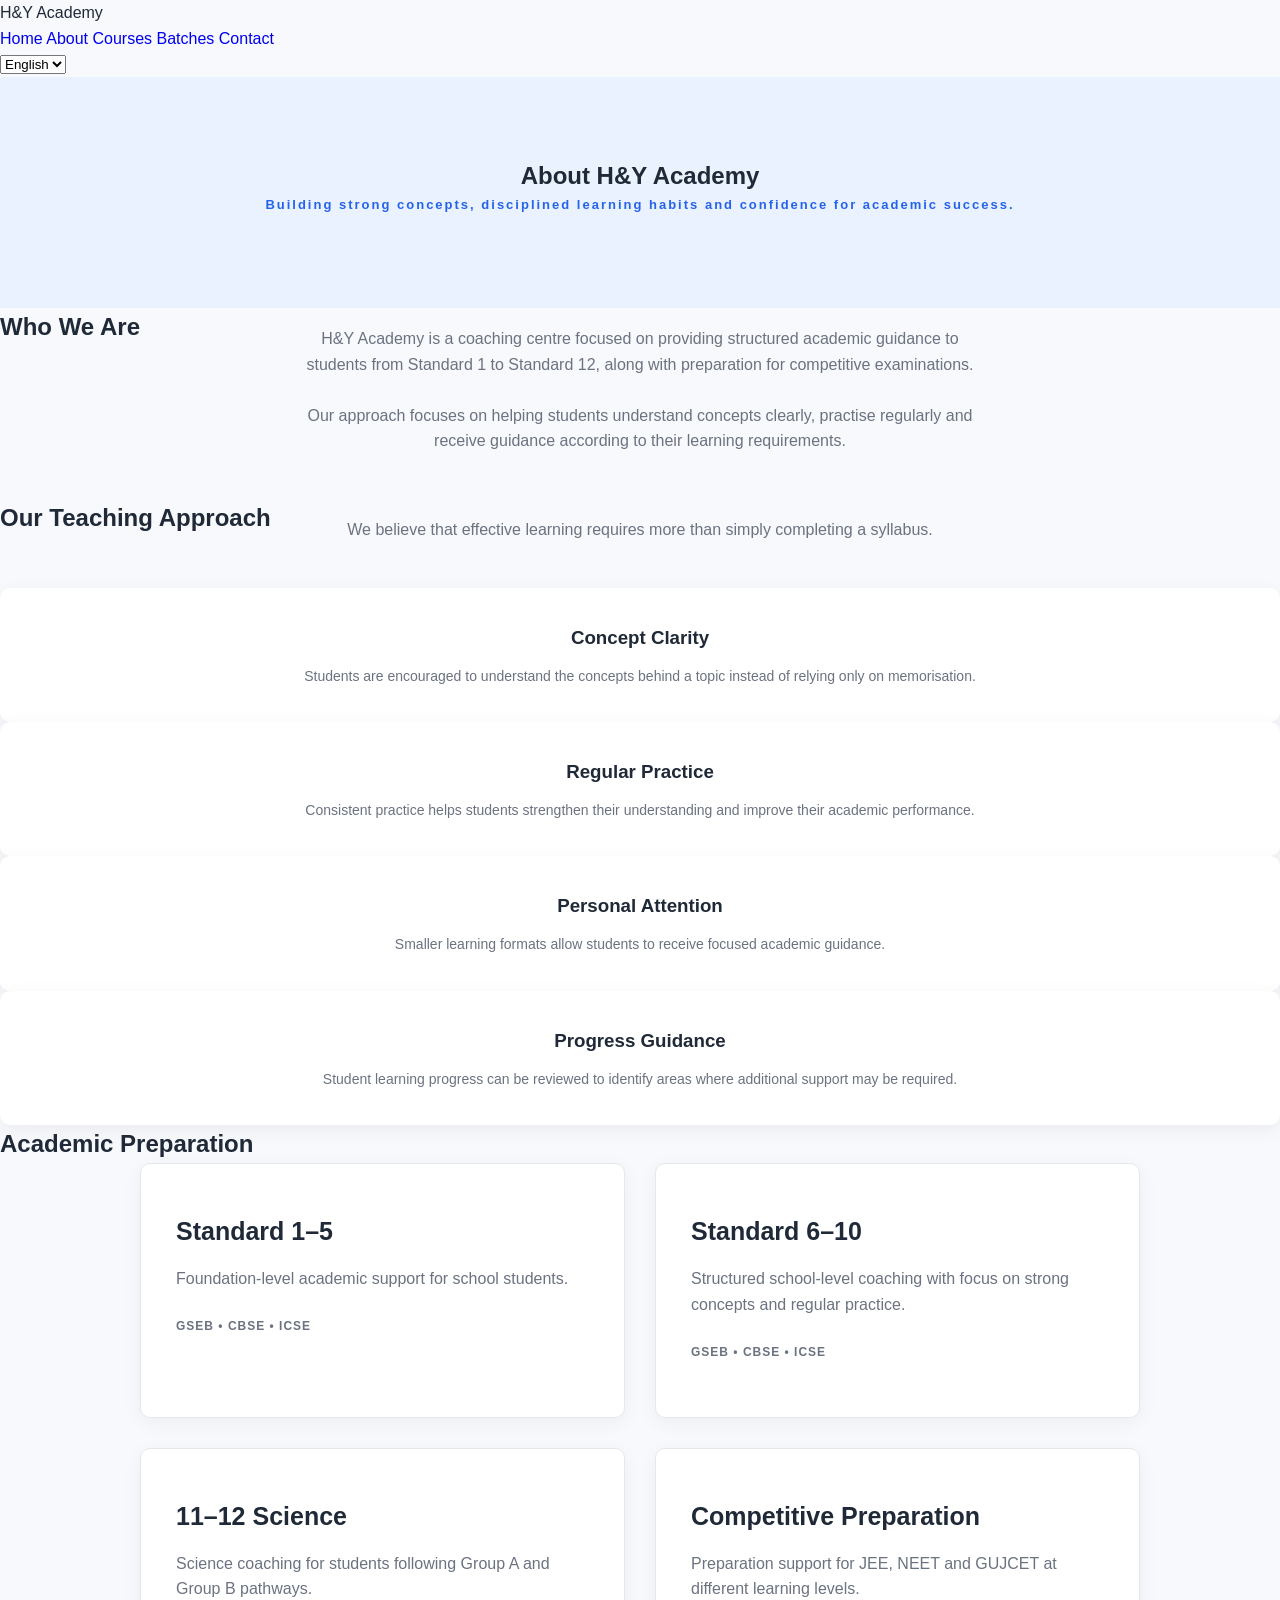
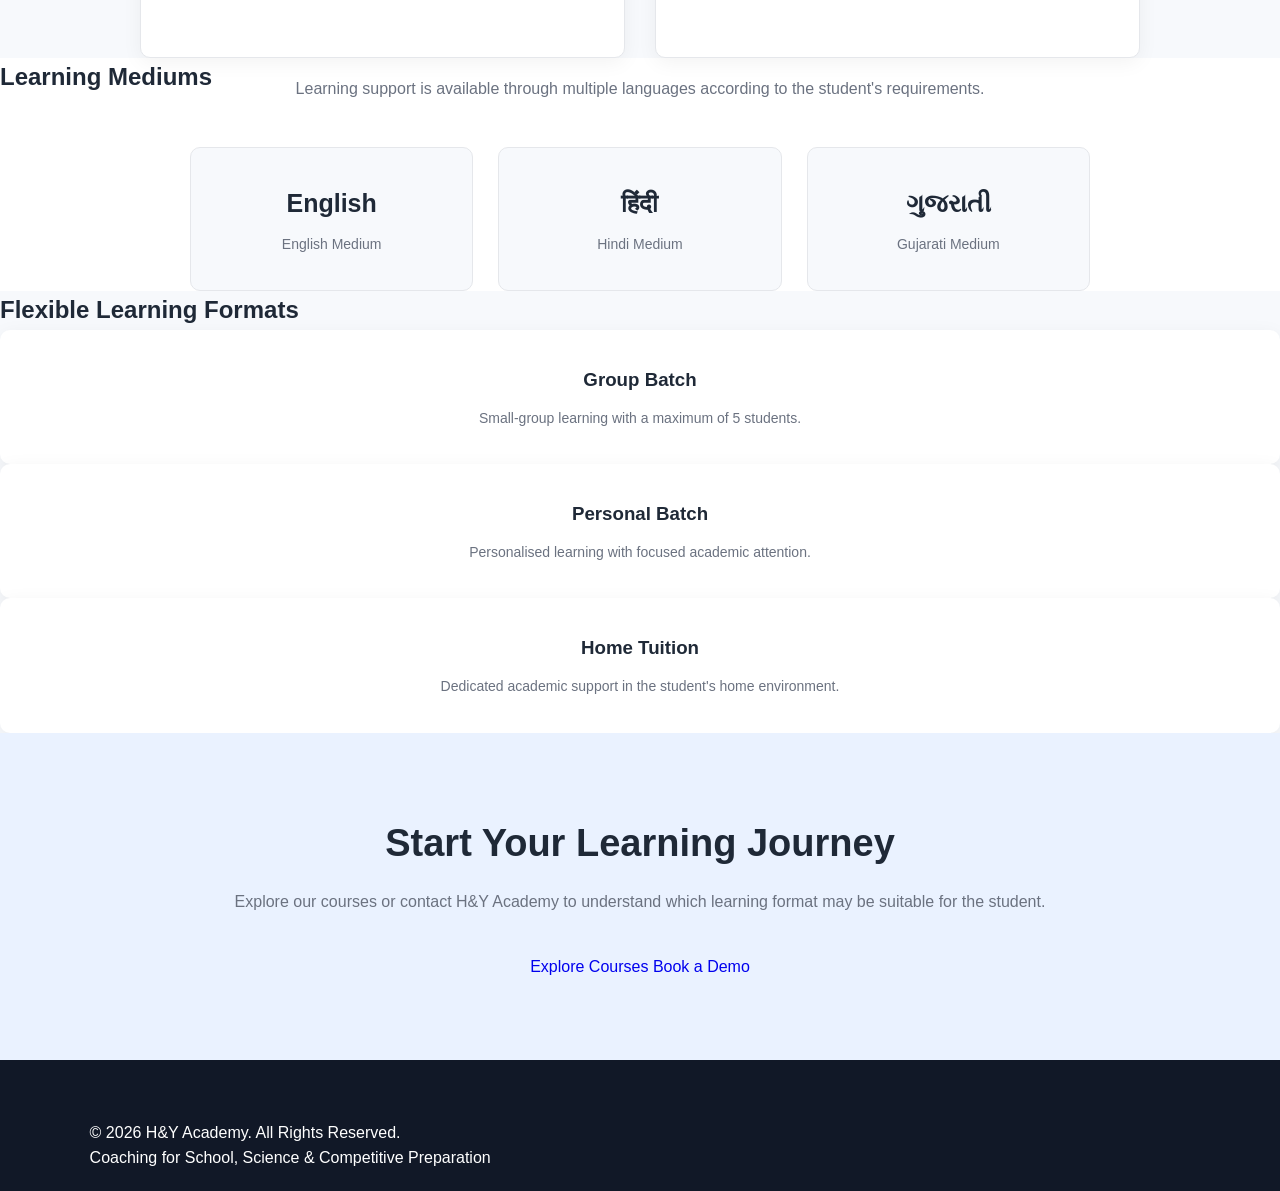
==== about.html @ 0c59ae75 "Initial commit" ====
<!DOCTYPE html>
<html lang="en">
<head>
    <meta charset="UTF-8">
    <meta name="viewport" content="width=device-width, initial-scale=1.0">

    <title>About Us | H&Y Academy</title>

    <link rel="stylesheet" href="style.css">
</head>

<body>

    <!-- HEADER -->
    <header>
        <div class="container nav-container">

            <div class="logo">
                H&Y Academy
            </div>

            <nav>
                <a href="index.html">Home</a>
                <a href="about.html">About</a>
                <a href="courses.html">Courses</a>
                <a href="batches.html">Batches</a>
                <a href="contact.html">Contact</a>
            </nav>

            <select class="language-select">
                <option>English</option>
                <option>हिंदी</option>
                <option>ગુજરાતી</option>
            </select>

        </div>
    </header>


    <!-- PAGE HEADER -->
    <section class="page-header">

        <div class="container">

            <h1>About H&Y Academy</h1>

            <p>
                Building strong concepts, disciplined learning habits
                and confidence for academic success.
            </p>

        </div>

    </section>


    <!-- ABOUT -->
    <section class="section">

        <div class="container">

            <h2>Who We Are</h2>

            <p class="section-description">

                H&Y Academy is a coaching centre focused on providing
                structured academic guidance to students from Standard 1
                to Standard 12, along with preparation for competitive
                examinations.

            </p>

            <p class="section-description">

                Our approach focuses on helping students understand
                concepts clearly, practise regularly and receive
                guidance according to their learning requirements.

            </p>

        </div>

    </section>


    <!-- TEACHING APPROACH -->
    <section class="section">

        <div class="container">

            <h2>Our Teaching Approach</h2>

            <p class="section-description">
                We believe that effective learning requires more than
                simply completing a syllabus.
            </p>


            <div class="feature-grid">

                <div class="feature-card">

                    <h3>Concept Clarity</h3>

                    <p>
                        Students are encouraged to understand the concepts
                        behind a topic instead of relying only on memorisation.
                    </p>

                </div>


                <div class="feature-card">

                    <h3>Regular Practice</h3>

                    <p>
                        Consistent practice helps students strengthen their
                        understanding and improve their academic performance.
                    </p>

                </div>


                <div class="feature-card">

                    <h3>Personal Attention</h3>

                    <p>
                        Smaller learning formats allow students to receive
                        focused academic guidance.
                    </p>

                </div>


                <div class="feature-card">

                    <h3>Progress Guidance</h3>

                    <p>
                        Student learning progress can be reviewed to identify
                        areas where additional support may be required.
                    </p>

                </div>

            </div>

        </div>

    </section>


    <!-- ACADEMIC LEVELS -->
    <section class="section">

        <div class="container">

            <h2>Academic Preparation</h2>

            <div class="info-grid">

                <div class="info-card">

                    <h3>Standard 1–5</h3>

                    <p>
                        Foundation-level academic support for school students.
                    </p>

                    <p class="course-label">
                        GSEB • CBSE • ICSE
                    </p>

                </div>


                <div class="info-card">

                    <h3>Standard 6–10</h3>

                    <p>
                        Structured school-level coaching with focus on
                        strong concepts and regular practice.
                    </p>

                    <p class="course-label">
                        GSEB • CBSE • ICSE
                    </p>

                </div>


                <div class="info-card">

                    <h3>11–12 Science</h3>

                    <p>
                        Science coaching for students following
                        Group A and Group B pathways.
                    </p>

                </div>


                <div class="info-card">

                    <h3>Competitive Preparation</h3>

                    <p>
                        Preparation support for JEE, NEET and GUJCET
                        at different learning levels.
                    </p>

                </div>

            </div>

        </div>

    </section>


    <!-- MEDIUM -->
    <section class="section medium-section">

        <div class="container">

            <h2>Learning Mediums</h2>

            <p class="section-description">
                Learning support is available through multiple languages
                according to the student's requirements.
            </p>


            <div class="medium-container">

                <div class="medium-card">
                    <h3>English</h3>
                    <p>English Medium</p>
                </div>

                <div class="medium-card">
                    <h3>हिंदी</h3>
                    <p>Hindi Medium</p>
                </div>

                <div class="medium-card">
                    <h3>ગુજરાતી</h3>
                    <p>Gujarati Medium</p>
                </div>

            </div>

        </div>

    </section>


    <!-- LEARNING FORMATS -->
    <section class="section">

        <div class="container">

            <h2>Flexible Learning Formats</h2>

            <div class="feature-grid">

                <div class="feature-card">

                    <h3>Group Batch</h3>

                    <p>
                        Small-group learning with a maximum of 5 students.
                    </p>

                </div>


                <div class="feature-card">

                    <h3>Personal Batch</h3>

                    <p>
                        Personalised learning with focused academic attention.
                    </p>

                </div>


                <div class="feature-card">

                    <h3>Home Tuition</h3>

                    <p>
                        Dedicated academic support in the student's
                        home environment.
                    </p>

                </div>

            </div>

        </div>

    </section>


    <!-- CTA -->
    <section class="cta">

        <div class="container">

            <h2>Start Your Learning Journey</h2>

            <p>
                Explore our courses or contact H&Y Academy to understand
                which learning format may be suitable for the student.
            </p>

            <div class="center-button">

                <a href="courses.html" class="btn">
                    Explore Courses
                </a>

                <a href="demo-booking.html" class="btn">
                    Book a Demo
                </a>

            </div>

        </div>

    </section>


    <!-- FOOTER -->
    <footer>

        <div class="container">

            <p>
                © 2026 H&Y Academy. All Rights Reserved.
            </p>

            <p>
                Coaching for School, Science & Competitive Preparation
            </p>

        </div>

    </footer>

</body>
</html>
---- style.css ----
/* ================= GENERAL ================= */

* {
    margin: 0;
    padding: 0;
    box-sizing: border-box;
}


html {
    scroll-behavior: smooth;
}


body {
    font-family: Arial, sans-serif;
    background: #f7f9fc;
    color: #1f2937;
    line-height: 1.6;
}


a {
    text-decoration: none;
}


button {
    border: none;
    cursor: pointer;
}


/* ================= HEADER ================= */

.header {
    background: white;

    height: 75px;

    padding: 0 7%;

    display: flex;

    align-items: center;

    justify-content: space-between;

    position: sticky;

    top: 0;

    z-index: 1000;

    box-shadow: 0 2px 10px rgba(0, 0, 0, 0.05);
}


.logo h1 {
    font-size: 25px;
}


.logo span {
    font-weight: normal;
}


.navbar {
    display: flex;

    gap: 30px;
}


.navbar a {
    color: #374151;

    font-size: 15px;

    font-weight: 500;
}


.navbar a:hover {
    color: #2563eb;
}


.language select {
    padding: 8px 10px;

    border: 1px solid #ddd;

    border-radius: 6px;
}


/* ================= HERO ================= */

.hero {
    min-height: 600px;

    display: flex;

    align-items: center;

    justify-content: center;

    text-align: center;

    padding: 80px 20px;

    background: #eaf2ff;
}


.hero-content {
    max-width: 800px;
}


.hero-small-title {
    color: #2563eb;

    font-weight: bold;

    letter-spacing: 2px;

    margin-bottom: 20px;
}


.hero h2 {
    font-size: 58px;

    line-height: 1.1;

    margin-bottom: 25px;
}


.hero-description {
    font-size: 18px;

    color: #6b7280;

    max-width: 600px;

    margin: 0 auto 35px;
}


.hero-buttons {
    display: flex;

    justify-content: center;

    gap: 15px;

    flex-wrap: wrap;
}


.hero button {
    background: #2563eb;

    color: white;

    padding: 14px 25px;

    border-radius: 7px;

    font-size: 16px;
}


.secondary-button {
    background: white;

    color: #2563eb;

    padding: 14px 25px;

    border-radius: 7px;

    border: 1px solid #2563eb;
}


/* ================= SECTIONS ================= */

.about,
.courses,
.boards,
.competitive {
    padding: 90px 7%;
}


.section-heading {
    text-align: center;

    margin-bottom: 50px;
}


.section-heading p {
    color: #2563eb;

    font-size: 13px;

    font-weight: bold;

    letter-spacing: 2px;

    margin-bottom: 10px;
}


.section-heading h2 {
    font-size: 36px;
}


/* ================= FEATURES ================= */

.features {
    display: grid;

    grid-template-columns:
        repeat(4, 1fr);

    gap: 25px;
}


.feature-card {
    background: white;

    padding: 35px 25px;

    border-radius: 10px;

    text-align: center;

    box-shadow:
        0 5px 20px rgba(0, 0, 0, 0.06);
}


.feature-icon {
    font-size: 35px;

    margin-bottom: 20px;
}


.feature-card h3 {
    margin-bottom: 12px;
}


.feature-card p {
    color: #6b7280;

    font-size: 14px;
}


/* ================= COURSES ================= */

.courses {
    background: white;
}


.course-container {
    display: grid;

    grid-template-columns:
        repeat(4, 1fr);

    gap: 25px;
}


.course-card {
    padding: 30px;

    border-radius: 10px;

    background: #f7f9fc;

    border: 1px solid #e5e7eb;

    transition: 0.3s;
}


.course-card:hover {
    transform: translateY(-5px);

    box-shadow:
        0 10px 25px rgba(0, 0, 0, 0.08);
}


.course-number {
    color: #2563eb;

    font-size: 14px;

    font-weight: bold;

    margin-bottom: 20px;
}


.course-card h3 {
    font-size: 21px;

    margin-bottom: 15px;
}


.course-card p {
    color: #6b7280;

    font-size: 14px;

    margin-bottom: 20px;
}


.course-card span {
    font-size: 13px;

    color: #2563eb;

    font-weight: bold;
}


/* ================= BOARDS ================= */

.board-container {
    display: grid;

    grid-template-columns:
        repeat(3, 1fr);

    gap: 25px;
}


.board-card {
    text-align: center;

    padding: 40px 25px;

    background: white;

    border-radius: 10px;

    box-shadow:
        0 5px 20px rgba(0, 0, 0, 0.06);
}


.board-card h3 {
    font-size: 28px;

    margin-bottom: 15px;
}


.board-card p {
    color: #6b7280;

    font-size: 14px;
}


/* ================= COMPETITIVE ================= */

.competitive {
    background: white;
}


.exam-container {
    display: grid;

    grid-template-columns:
        repeat(3, 1fr);

    gap: 25px;
}


.exam-card {
    padding: 40px;

    text-align: center;

    border-radius: 10px;

    background: #f7f9fc;

    border: 1px solid #e5e7eb;
}


.exam-card h3 {
    font-size: 32px;

    margin-bottom: 10px;
}


.exam-card p {
    color: #6b7280;
}


/* ================= CTA ================= */

.cta {
    text-align: center;

    padding: 80px 20px;

    background: #eaf2ff;
}


.cta h2 {
    font-size: 38px;

    margin-bottom: 15px;
}


.cta p {
    color: #6b7280;

    margin-bottom: 25px;
}


.cta button {
    background: #2563eb;

    color: white;

    padding: 14px 28px;

    border-radius: 7px;

    font-size: 16px;
}


/* ================= FOOTER ================= */

footer {
    background: #111827;

    color: white;

    padding: 60px 7% 20px;
}


.footer-content {
    display: grid;

    grid-template-columns:
        2fr 1fr 1fr;

    gap: 50px;
}


.footer-content h2,
.footer-content h3 {
    margin-bottom: 15px;
}


.footer-content p {
    color: #9ca3af;

    margin-bottom: 7px;

    font-size: 14px;
}


.footer-bottom {
    margin-top: 50px;

    padding-top: 20px;

    border-top: 1px solid #374151;

    text-align: center;
}


/* ================= MOBILE ================= */

@media (max-width: 900px) {

    .navbar {
        gap: 15px;
    }


    .features {
        grid-template-columns:
            repeat(2, 1fr);
    }


    .course-container {
        grid-template-columns:
            repeat(2, 1fr);
    }

}


@media (max-width: 650px) {

    .header {
        height: auto;

        padding: 20px;

        flex-direction: column;

        gap: 15px;
    }


    .navbar {
        flex-wrap: wrap;

        justify-content: center;
    }


    .hero h2 {
        font-size: 40px;
    }


    .features,
    .course-container,
    .board-container,
    .exam-container {
        grid-template-columns: 1fr;
    }


    .footer-content {
        grid-template-columns: 1fr;
    }

}

/* ================= PAGE HEADER ================= */

.page-header {
    text-align: center;

    padding: 80px 20px;

    background: #eaf2ff;
}


.page-header p {
    color: #2563eb;

    font-size: 13px;

    font-weight: bold;

    letter-spacing: 2px;

    margin-bottom: 12px;
}


.page-header h2 {
    font-size: 48px;

    margin-bottom: 15px;
}


.page-header span {
    color: #6b7280;

    font-size: 17px;
}



/* ================= INFO GRID ================= */

.info-grid {
    display: grid;

    grid-template-columns:
        repeat(2, 1fr);

    gap: 30px;

    max-width: 1000px;

    margin: auto;
}


.info-card {
    background: white;

    padding: 35px;

    border-radius: 10px;

    border: 1px solid #e5e7eb;

    box-shadow:
        0 5px 20px rgba(0, 0, 0, 0.05);
}


.info-card h3 {
    font-size: 25px;

    margin: 12px 0 15px;
}


.info-card p {
    color: #6b7280;

    margin-bottom: 20px;
}


.course-label {
    display: inline-block;

    color: #2563eb;

    font-size: 12px;

    font-weight: bold;

    letter-spacing: 1px;
}



/* ================= BOARD TAGS ================= */

.board-tags,
.exam-levels {
    display: flex;

    gap: 10px;

    flex-wrap: wrap;
}


.board-tags span,
.exam-levels span {
    background: #eaf2ff;

    color: #2563eb;

    padding: 6px 12px;

    border-radius: 20px;

    font-size: 12px;

    font-weight: bold;
}



/* ================= SECTION DESCRIPTION ================= */

.section-description {
    max-width: 700px;

    margin: -20px auto 45px;

    text-align: center;

    color: #6b7280;
}



/* ================= MEDIUM ================= */

.medium-section {
    background: #ffffff;
}


.medium-container {
    display: grid;

    grid-template-columns:
        repeat(3, 1fr);

    gap: 25px;

    max-width: 900px;

    margin: auto;
}


.medium-card {
    text-align: center;

    padding: 35px;

    background: #f7f9fc;

    border: 1px solid #e5e7eb;

    border-radius: 10px;
}


.medium-card h3 {
    font-size: 25px;

    margin-bottom: 10px;
}


.medium-card p {
    color: #6b7280;

    font-size: 14px;
}



/* ================= CENTER BUTTON ================= */

.center-button {
    text-align: center;

    margin-top: 40px;
}



/* ================= RESPONSIVE ================= */

@media (max-width: 700px) {

    .info-grid,
    .medium-container {
        grid-template-columns: 1fr;
    }


    .page-header h2 {
        font-size: 38px;
    }

}

/* ============================= */
/* FORM STYLES */
/* ============================= */

.form-container {
    max-width: 750px;
    margin: 0 auto;
    background: #ffffff;
    padding: 35px;
    border-radius: 12px;
    box-shadow: 0 5px 20px rgba(0, 0, 0, 0.08);
}

.form-container h2 {
    margin-bottom: 10px;
}

.form-group {
    margin-bottom: 20px;
}

.form-group label {
    display: block;
    font-weight: bold;
    margin-bottom: 8px;
}

.form-group input,
.form-group select,
.form-group textarea {
    width: 100%;
    padding: 12px;
    border: 1px solid #cccccc;
    border-radius: 6px;
    font-size: 16px;
    font-family: inherit;
    box-sizing: border-box;
}

.form-group textarea {
    resize: vertical;
}

.form-group input:focus,
.form-group select:focus,
.form-group textarea:focus {
    outline: none;
    border-color: #333333;
}

.form-message {
    margin-top: 20px;
    font-weight: bold;
}

@media (max-width: 768px) {

    .form-container {
        padding: 20px;
    }

}
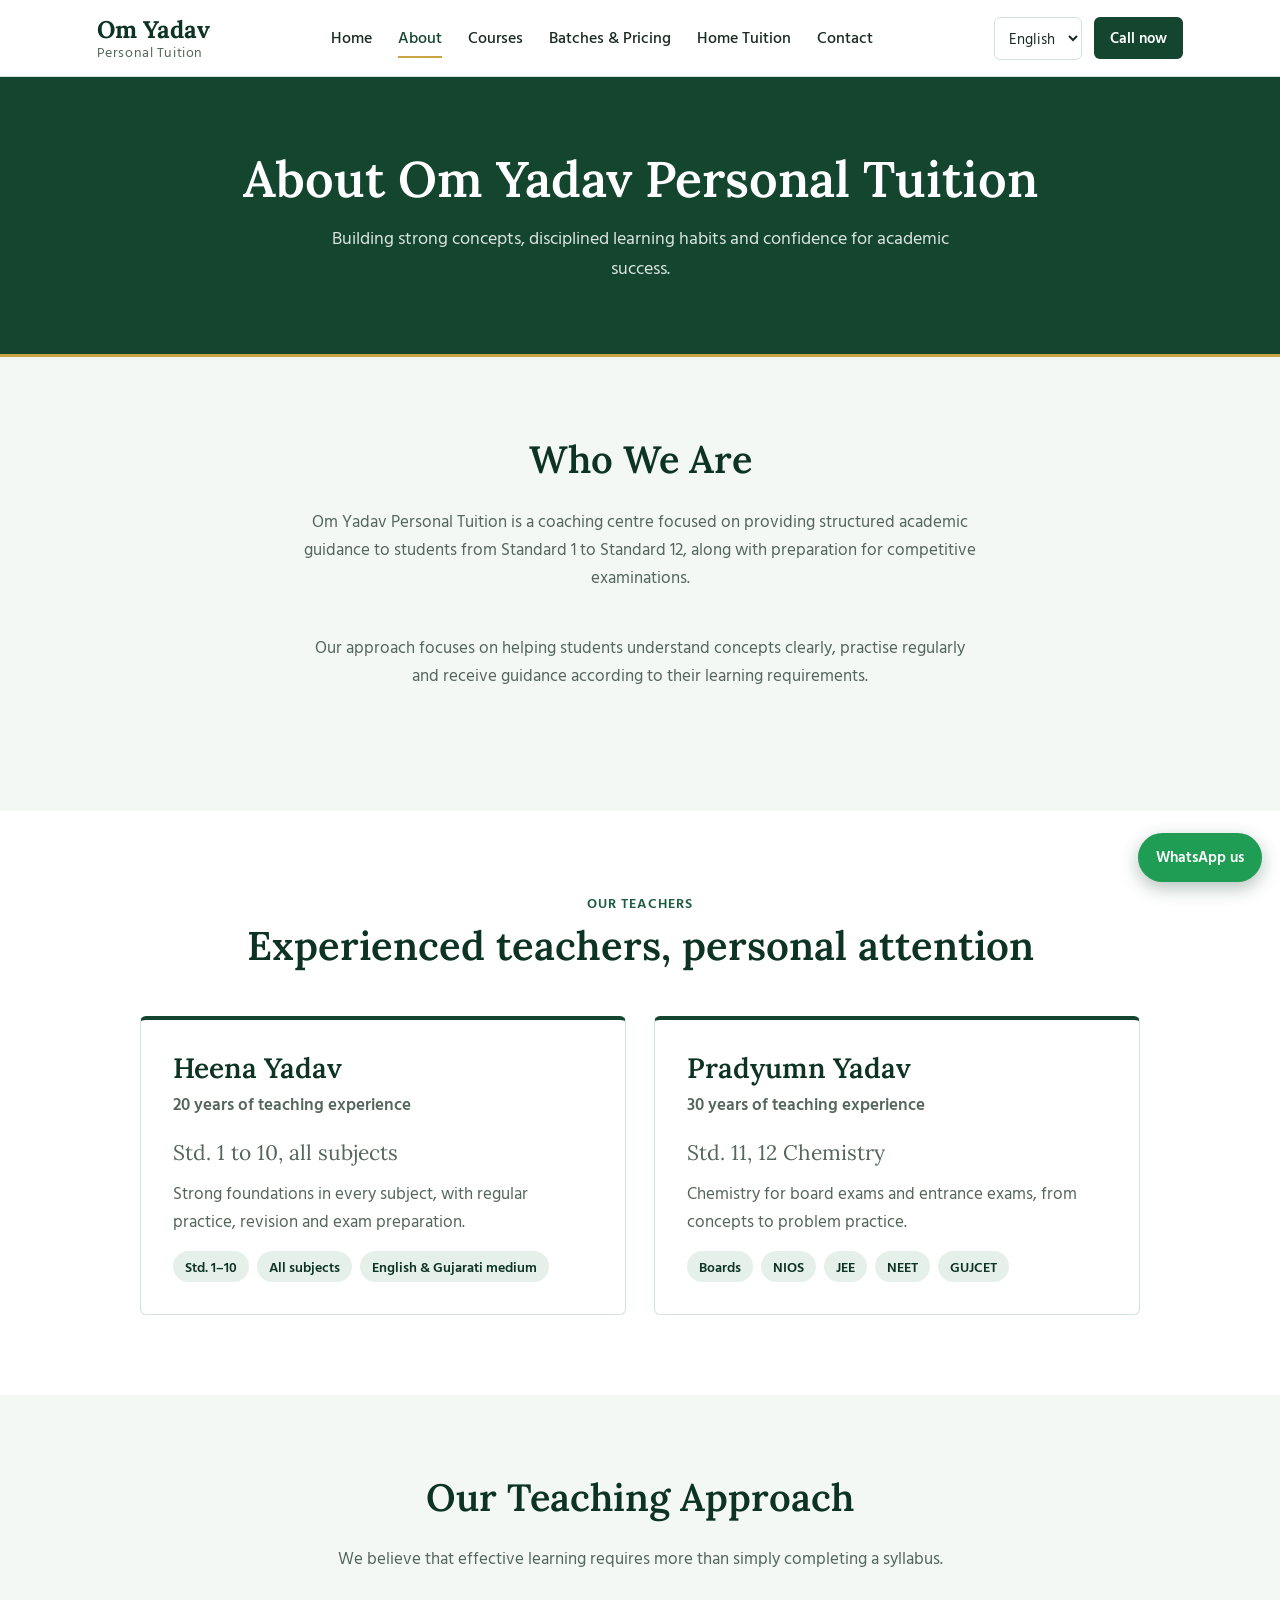
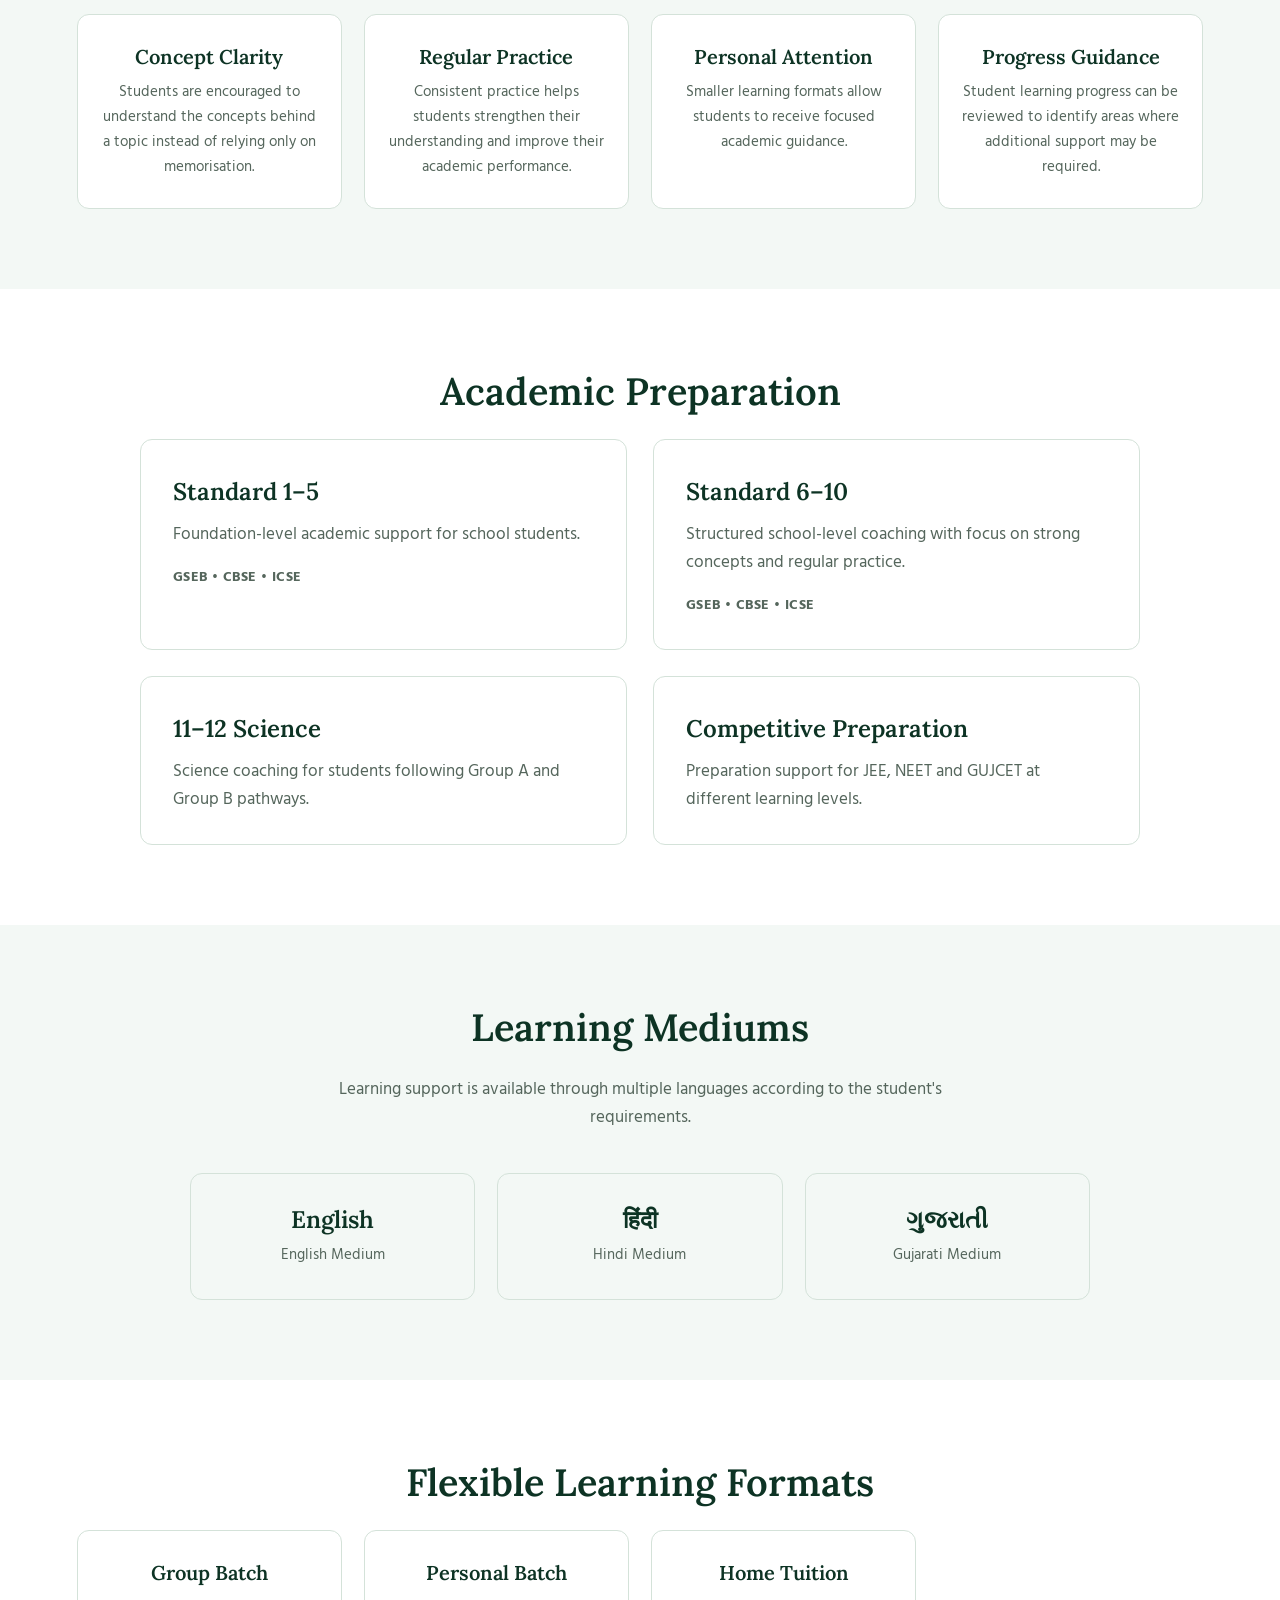
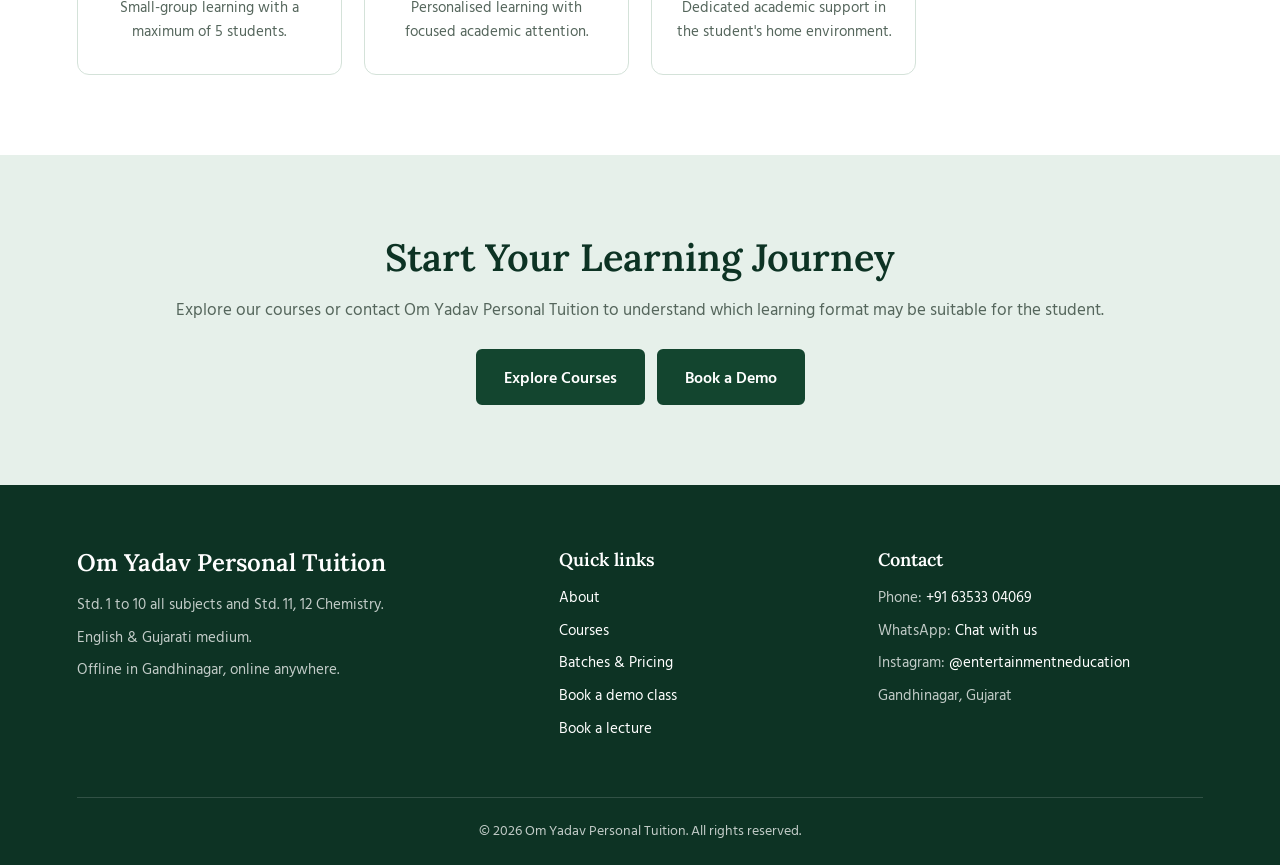
==== commit 89f3fc80: "Add files via upload" ====
--- a/about.html
+++ b/about.html
@@ -4,34 +4,47 @@
     <meta charset="UTF-8">
     <meta name="viewport" content="width=device-width, initial-scale=1.0">
 
-    <title>About Us | H&Y Academy</title>
-
+    <title>About Us | Om Yadav Personal Tuition</title>
+
+    <link rel="preconnect" href="https://fonts.googleapis.com">
+    <link rel="preconnect" href="https://fonts.gstatic.com" crossorigin>
+    <link href="https://fonts.googleapis.com/css2?family=Hind+Vadodara:wght@400;500;600;700&family=Lora:ital,wght@0,500;0,600;0,700;1,500&display=swap" rel="stylesheet">
+    <meta name="description" content="Om Yadav Personal Tuition, Gandhinagar. Std. 1 to 10 all subjects by Heena Yadav and Std. 11, 12 Chemistry (Boards, NIOS, JEE, NEET, GUJCET) by Pradyumn Yadav. Offline in Gandhinagar, online anywhere. Call 63533 04069.">
+    <meta name="theme-color" content="#13452f">
     <link rel="stylesheet" href="style.css">
 </head>
 
 <body>
 
     <!-- HEADER -->
-    <header>
+    <header class="site-header">
         <div class="container nav-container">
 
-            <div class="logo">
-                H&Y Academy
-            </div>
-
-            <nav>
+            <a href="index.html" class="logo" aria-label="Om Yadav Personal Tuition, home">
+                <span class="logo-main">Om Yadav</span>
+                <span class="logo-sub">Personal Tuition</span>
+            </a>
+
+            <nav class="navbar" id="site-nav">
                 <a href="index.html">Home</a>
                 <a href="about.html">About</a>
                 <a href="courses.html">Courses</a>
-                <a href="batches.html">Batches</a>
+                <a href="batches.html">Batches &amp; Pricing</a>
+                <a href="home-tuition.html">Home Tuition</a>
                 <a href="contact.html">Contact</a>
             </nav>
 
-            <select class="language-select">
-                <option>English</option>
-                <option>हिंदी</option>
-                <option>ગુજરાતી</option>
-            </select>
+            <div class="header-actions">
+                <select class="language-select" aria-label="Language">
+                    <option>English</option>
+                    <option>ગુજરાતી</option>
+                    <option>हिंदी</option>
+                </select>
+
+                <a href="tel:+916353304069" class="header-call">Call now</a>
+
+                <button class="menu-toggle" aria-controls="site-nav" aria-expanded="false">Menu</button>
+            </div>
 
         </div>
     </header>
@@ -42,7 +55,7 @@
 
         <div class="container">
 
-            <h1>About H&Y Academy</h1>
+            <h1>About Om Yadav Personal Tuition</h1>
 
             <p>
                 Building strong concepts, disciplined learning habits
@@ -63,7 +76,7 @@
 
             <p class="section-description">
 
-                H&Y Academy is a coaching centre focused on providing
+                Om Yadav Personal Tuition is a coaching centre focused on providing
                 structured academic guidance to students from Standard 1
                 to Standard 12, along with preparation for competitive
                 examinations.
@@ -83,6 +96,54 @@
     </section>
 
 
+    <!-- TEACHERS -->
+
+    <section class="teachers">
+
+            <div class="section-heading">
+                <p>OUR TEACHERS</p>
+                <h2>Experienced teachers, personal attention</h2>
+            </div>
+
+            <div class="teacher-grid">
+
+                <div class="teacher-card">
+                    <h3>Heena Yadav</h3>
+                    <p class="teacher-exp">20 years of teaching experience</p>
+                    <p class="teacher-subject">Std. 1 to 10, all subjects</p>
+                    <p>
+                        Strong foundations in every subject, with regular
+                        practice, revision and exam preparation.
+                    </p>
+                    <div class="teacher-tags">
+                        <span>Std. 1–10</span>
+                        <span>All subjects</span>
+                        <span>English &amp; Gujarati medium</span>
+                    </div>
+                </div>
+
+                <div class="teacher-card">
+                    <h3>Pradyumn Yadav</h3>
+                    <p class="teacher-exp">30 years of teaching experience</p>
+                    <p class="teacher-subject">Std. 11, 12 Chemistry</p>
+                    <p>
+                        Chemistry for board exams and entrance exams,
+                        from concepts to problem practice.
+                    </p>
+                    <div class="teacher-tags">
+                        <span>Boards</span>
+                        <span>NIOS</span>
+                        <span>JEE</span>
+                        <span>NEET</span>
+                        <span>GUJCET</span>
+                    </div>
+                </div>
+
+            </div>
+
+        </section>
+
+
     <!-- TEACHING APPROACH -->
     <section class="section">
 
@@ -316,7 +377,7 @@
             <h2>Start Your Learning Journey</h2>
 
             <p>
-                Explore our courses or contact H&Y Academy to understand
+                Explore our courses or contact Om Yadav Personal Tuition to understand
                 which learning format may be suitable for the student.
             </p>
 
@@ -338,21 +399,46 @@
 
 
     <!-- FOOTER -->
-    <footer>
-
-        <div class="container">
-
-            <p>
-                © 2026 H&Y Academy. All Rights Reserved.
-            </p>
-
-            <p>
-                Coaching for School, Science & Competitive Preparation
-            </p>
-
+    <footer class="site-footer">
+
+        <div class="footer-content">
+
+            <div>
+                <h2>Om Yadav Personal Tuition</h2>
+                <p>Std. 1 to 10 all subjects and Std. 11, 12 Chemistry.</p>
+                <p>English &amp; Gujarati medium.</p>
+                <p>Offline in Gandhinagar, online anywhere.</p>
+            </div>
+
+            <div>
+                <h3>Quick links</h3>
+                <p><a href="about.html">About</a></p>
+                <p><a href="courses.html">Courses</a></p>
+                <p><a href="batches.html">Batches &amp; Pricing</a></p>
+                <p><a href="demo-booking.html">Book a demo class</a></p>
+                <p><a href="lecture-booking.html">Book a lecture</a></p>
+            </div>
+
+            <div>
+                <h3>Contact</h3>
+                <p>Phone: <a href="tel:+916353304069">+91 63533 04069</a></p>
+                <p>WhatsApp: <a href="https://wa.me/916353304069" target="_blank" rel="noopener">Chat with us</a></p>
+                <p>Instagram: <a href="https://www.instagram.com/entertainmentneducation/" target="_blank" rel="noopener">@entertainmentneducation</a></p>
+                <p>Gandhinagar, Gujarat</p>
+            </div>
+
+        </div>
+
+        <div class="footer-bottom">
+            <p>© 2026 Om Yadav Personal Tuition. All rights reserved.</p>
         </div>
 
     </footer>
+
+    <a href="https://wa.me/916353304069?text=Hello%2C%20I%20would%20like%20to%20know%20about%20tuition%20classes."
+       class="whatsapp-float" target="_blank" rel="noopener">WhatsApp us</a>
+
+    <script src="script.js"></script>
 
 </body>
 </html>
--- a/style.css
+++ b/style.css
@@ -1,816 +1,660 @@
+/* =========================================================
+   Om Yadav Personal Tuition
+   Theme: dark green + white, with a thin gold accent taken
+   from the tuition banner.
+   ========================================================= */
+
+:root {
+    --green-900: #0d3324;   /* deepest green: header text, footer */
+    --green-800: #13452f;   /* primary dark green: hero, buttons */
+    --green-700: #1c5c3f;   /* hover state */
+    --green-100: #e6f0ea;   /* light green wash for alternate sections */
+    --green-50:  #f3f8f5;   /* faint green for cards on white */
+    --gold:      #c9a443;   /* accent, used sparingly */
+    --gold-soft: #e8d49a;
+    --ink:       #1b2a22;   /* body text */
+    --muted:     #55665c;   /* secondary text */
+    --line:      #d4e2d9;   /* borders */
+    --white:     #ffffff;
+
+    --font-head: "Lora", Georgia, serif;
+    --font-body: "Hind Vadodara", "Segoe UI", Arial, sans-serif;
+
+    --radius-sm: 6px;
+    --radius:    12px;
+    --page-x:    clamp(20px, 6vw, 80px);
+}
+
 /* ================= GENERAL ================= */
 
-* {
+*, *::before, *::after {
     margin: 0;
     padding: 0;
     box-sizing: border-box;
 }
 
-
-html {
-    scroll-behavior: smooth;
-}
-
+html { scroll-behavior: smooth; }
 
 body {
-    font-family: Arial, sans-serif;
-    background: #f7f9fc;
-    color: #1f2937;
-    line-height: 1.6;
-}
-
-
-a {
-    text-decoration: none;
-}
-
-
-button {
-    border: none;
-    cursor: pointer;
-}
-
+    font-family: var(--font-body);
+    font-size: 17px;
+    background: var(--white);
+    color: var(--ink);
+    line-height: 1.65;
+    -webkit-font-smoothing: antialiased;
+}
+
+h1, h2, h3 {
+    font-family: var(--font-head);
+    color: var(--green-900);
+    line-height: 1.2;
+    font-weight: 600;
+}
+
+a { text-decoration: none; color: var(--green-800); }
+
+button { border: none; cursor: pointer; font-family: inherit; }
+
+:focus-visible {
+    outline: 3px solid var(--gold);
+    outline-offset: 2px;
+    border-radius: 4px;
+}
+
+.container {
+    width: 100%;
+    max-width: 1140px;
+    margin: 0 auto;
+    padding: 0 var(--page-x);
+}
 
 /* ================= HEADER ================= */
 
-.header {
-    background: white;
-
-    height: 75px;
-
-    padding: 0 7%;
-
+.site-header {
+    position: sticky;
+    top: 0;
+    z-index: 1000;
+    background: var(--white);
+    border-bottom: 1px solid var(--line);
+}
+
+.nav-container {
     display: flex;
-
     align-items: center;
-
     justify-content: space-between;
-
-    position: sticky;
-
-    top: 0;
-
-    z-index: 1000;
-
-    box-shadow: 0 2px 10px rgba(0, 0, 0, 0.05);
-}
-
-
-.logo h1 {
-    font-size: 25px;
-}
-
-
-.logo span {
-    font-weight: normal;
-}
-
+    gap: 24px;
+    min-height: 76px;
+    max-width: 1240px;
+}
+
+.logo {
+    display: flex;
+    flex-direction: column;
+    line-height: 1.1;
+    color: var(--green-900);
+}
+
+.logo-main {
+    font-family: var(--font-head);
+    font-size: 24px;
+    font-weight: 700;
+}
+
+.logo-sub {
+    font-size: 14px;
+    color: var(--muted);
+    letter-spacing: 0.04em;
+}
 
 .navbar {
     display: flex;
-
-    gap: 30px;
-}
-
+    align-items: center;
+    gap: 26px;
+}
 
 .navbar a {
-    color: #374151;
-
+    color: var(--ink);
+    font-size: 16px;
+    font-weight: 500;
+    padding: 6px 0;
+    border-bottom: 2px solid transparent;
+}
+
+.navbar a:hover { color: var(--green-700); }
+
+.navbar a[aria-current="page"] {
+    color: var(--green-800);
+    border-bottom-color: var(--gold);
+}
+
+.header-actions {
+    display: flex;
+    align-items: center;
+    gap: 12px;
+}
+
+.language-select {
+    padding: 8px 10px;
+    border: 1px solid var(--line);
+    border-radius: var(--radius-sm);
+    background: var(--white);
+    color: var(--ink);
+    font-family: inherit;
     font-size: 15px;
-
+}
+
+.header-call {
+    background: var(--green-800);
+    color: var(--white);
+    padding: 9px 16px;
+    border-radius: var(--radius-sm);
+    font-weight: 600;
+    font-size: 15px;
+    white-space: nowrap;
+}
+
+.header-call:hover { background: var(--green-700); }
+
+.menu-toggle {
+    display: none;
+    background: transparent;
+    color: var(--green-900);
+    font-size: 15px;
+    font-weight: 600;
+    padding: 8px 12px;
+    border: 1px solid var(--line);
+    border-radius: var(--radius-sm);
+}
+
+/* ================= BUTTONS ================= */
+
+.btn,
+.primary-button,
+.hero button,
+.cta button {
+    display: inline-block;
+    background: var(--green-800);
+    color: var(--white);
+    padding: 13px 26px;
+    border-radius: var(--radius-sm);
+    font-size: 16px;
+    font-weight: 600;
+    border: 2px solid var(--green-800);
+    transition: background 0.2s, border-color 0.2s;
+}
+
+.btn:hover,
+.primary-button:hover {
+    background: var(--green-700);
+    border-color: var(--green-700);
+}
+
+.secondary-button {
+    display: inline-block;
+    background: transparent;
+    color: var(--green-800);
+    padding: 13px 26px;
+    border-radius: var(--radius-sm);
+    font-size: 16px;
+    font-weight: 600;
+    border: 2px solid var(--green-800);
+}
+
+.secondary-button:hover { background: var(--green-50); }
+
+/* ================= HERO (home) ================= */
+
+.hero {
+    background: var(--green-800);
+    padding: clamp(28px, 5vw, 56px) var(--page-x);
+}
+
+/* The framed board: echoes the gold border on the tuition banner */
+.hero-board {
+    max-width: 1100px;
+    margin: 0 auto;
+    border: 1.5px solid var(--gold);
+    outline: 1px solid rgba(201, 164, 67, 0.35);
+    outline-offset: 6px;
+    padding: clamp(40px, 7vw, 88px) clamp(22px, 5vw, 64px);
+    text-align: center;
+    background:
+        radial-gradient(ellipse at 50% 0%, rgba(255,255,255,0.06), transparent 60%),
+        var(--green-800);
+}
+
+.hero-place {
+    color: var(--gold-soft);
+    font-size: 16px;
+    letter-spacing: 0.03em;
+    margin-bottom: 18px;
+}
+
+.hero h1 {
+    color: var(--white);
+    font-size: clamp(40px, 7vw, 76px);
+    font-weight: 600;
+    line-height: 1.05;
+    margin-bottom: 26px;
+}
+
+.hero h1 .hero-name-sub {
+    display: block;
+    font-style: italic;
     font-weight: 500;
-}
-
-
-.navbar a:hover {
-    color: #2563eb;
-}
-
-
-.language select {
-    padding: 8px 10px;
-
-    border: 1px solid #ddd;
-
-    border-radius: 6px;
-}
-
-
-/* ================= HERO ================= */
-
-.hero {
-    min-height: 600px;
-
-    display: flex;
-
-    align-items: center;
-
-    justify-content: center;
-
-    text-align: center;
-
-    padding: 80px 20px;
-
-    background: #eaf2ff;
-}
-
-
-.hero-content {
-    max-width: 800px;
-}
-
-
-.hero-small-title {
-    color: #2563eb;
-
-    font-weight: bold;
-
-    letter-spacing: 2px;
-
-    margin-bottom: 20px;
-}
-
-
-.hero h2 {
-    font-size: 58px;
-
-    line-height: 1.1;
-
-    margin-bottom: 25px;
-}
-
+    color: var(--gold-soft);
+    font-size: 0.62em;
+    margin-top: 8px;
+}
 
 .hero-description {
-    font-size: 18px;
-
-    color: #6b7280;
-
-    max-width: 600px;
-
-    margin: 0 auto 35px;
-}
-
+    color: rgba(255, 255, 255, 0.86);
+    font-size: 19px;
+    max-width: 620px;
+    margin: 0 auto 34px;
+}
 
 .hero-buttons {
     display: flex;
-
     justify-content: center;
-
-    gap: 15px;
-
+    gap: 14px;
     flex-wrap: wrap;
 }
 
-
-.hero button {
-    background: #2563eb;
-
-    color: white;
-
-    padding: 14px 25px;
-
-    border-radius: 7px;
-
-    font-size: 16px;
-}
-
-
-.secondary-button {
-    background: white;
-
-    color: #2563eb;
-
-    padding: 14px 25px;
-
-    border-radius: 7px;
-
-    border: 1px solid #2563eb;
-}
-
+.hero .primary-button {
+    background: var(--white);
+    color: var(--green-900);
+    border-color: var(--white);
+}
+
+.hero .primary-button:hover { background: var(--green-100); border-color: var(--green-100); }
+
+.hero .secondary-button {
+    color: var(--white);
+    border-color: rgba(255, 255, 255, 0.6);
+}
+
+.hero .secondary-button:hover { background: rgba(255, 255, 255, 0.08); }
+
+/* ================= TEACHERS ================= */
+
+.teachers {
+    padding: 80px var(--page-x);
+}
+
+.teacher-grid {
+    display: grid;
+    grid-template-columns: repeat(2, 1fr);
+    gap: 28px;
+    max-width: 1000px;
+    margin: 0 auto;
+}
+
+.teacher-card {
+    border: 1px solid var(--line);
+    border-top: 4px solid var(--green-800);
+    border-radius: var(--radius-sm);
+    padding: 32px;
+    background: var(--white);
+}
+
+.teacher-card h3 {
+    font-size: 28px;
+    margin-bottom: 4px;
+}
+
+.teacher-exp {
+    color: var(--green-700);
+    font-weight: 600;
+    margin-bottom: 18px;
+}
+
+.teacher-subject {
+    font-family: var(--font-head);
+    font-size: 21px;
+    color: var(--ink);
+    margin-bottom: 8px;
+}
+
+.teacher-card p { color: var(--muted); }
+
+.teacher-tags {
+    display: flex;
+    flex-wrap: wrap;
+    gap: 8px;
+    margin-top: 16px;
+}
+
+.teacher-tags span {
+    background: var(--green-100);
+    color: var(--green-900);
+    padding: 4px 12px;
+    border-radius: 20px;
+    font-size: 14px;
+    font-weight: 600;
+}
 
 /* ================= SECTIONS ================= */
 
 .about,
 .courses,
 .boards,
-.competitive {
-    padding: 90px 7%;
-}
-
+.competitive,
+.home-section,
+.coaching-intro,
+.section {
+    padding: 80px var(--page-x);
+}
+
+.section .container { padding: 0; }
+
+/* alternate sections get a light green wash */
+.home-section:nth-of-type(even),
+.section:nth-of-type(even),
+.science-section {
+    background: var(--green-50);
+}
+
+.section h2 {
+    font-size: clamp(28px, 4vw, 38px);
+    text-align: center;
+    margin-bottom: 24px;
+}
 
 .section-heading {
     text-align: center;
-
-    margin-bottom: 50px;
-}
-
+    margin-bottom: 46px;
+}
 
 .section-heading p {
-    color: #2563eb;
-
-    font-size: 13px;
-
-    font-weight: bold;
-
-    letter-spacing: 2px;
-
-    margin-bottom: 10px;
-}
-
+    color: var(--green-700);
+    font-size: 14px;
+    font-weight: 600;
+    letter-spacing: 0.08em;
+    margin-bottom: 8px;
+}
 
 .section-heading h2 {
-    font-size: 36px;
-}
-
+    font-size: clamp(28px, 4vw, 40px);
+}
+
+.section-description {
+    max-width: 680px;
+    margin: 0 auto 42px;
+    text-align: center;
+    color: var(--muted);
+}
+
+.section-heading + .section-description { margin-top: -26px; }
+
+/* ================= INTRO (home) ================= */
+
+.intro-content {
+    display: grid;
+    grid-template-columns: repeat(3, 1fr);
+    gap: 40px;
+    max-width: 1100px;
+    margin: 0 auto;
+}
+
+.intro-content > div {
+    border-left: 3px solid var(--gold);
+    padding-left: 20px;
+}
+
+.intro-content h3 { font-size: 21px; margin-bottom: 10px; }
+.intro-content p { color: var(--muted); }
 
 /* ================= FEATURES ================= */
 
-.features {
+.features,
+.feature-grid {
     display: grid;
-
-    grid-template-columns:
-        repeat(4, 1fr);
-
-    gap: 25px;
-}
-
+    grid-template-columns: repeat(4, 1fr);
+    gap: 22px;
+    max-width: 1140px;
+    margin: 0 auto;
+}
 
 .feature-card {
-    background: white;
-
-    padding: 35px 25px;
-
-    border-radius: 10px;
-
-    text-align: center;
-
-    box-shadow:
-        0 5px 20px rgba(0, 0, 0, 0.06);
-}
-
-
-.feature-icon {
-    font-size: 35px;
-
-    margin-bottom: 20px;
-}
-
-
-.feature-card h3 {
-    margin-bottom: 12px;
-}
-
-
-.feature-card p {
-    color: #6b7280;
-
-    font-size: 14px;
-}
-
+    background: var(--white);
+    padding: 30px 22px;
+    border-radius: var(--radius);
+    text-align: center;
+    border: 1px solid var(--line);
+}
+
+.feature-icon { font-size: 34px; margin-bottom: 14px; }
+.feature-card h3 { font-size: 20px; margin-bottom: 10px; }
+.feature-card p { color: var(--muted); font-size: 15px; }
 
 /* ================= COURSES ================= */
 
-.courses {
-    background: white;
-}
-
+.courses { background: var(--white); }
 
 .course-container {
     display: grid;
-
-    grid-template-columns:
-        repeat(4, 1fr);
-
-    gap: 25px;
-}
-
+    grid-template-columns: repeat(4, 1fr);
+    gap: 22px;
+}
 
 .course-card {
-    padding: 30px;
-
-    border-radius: 10px;
-
-    background: #f7f9fc;
-
-    border: 1px solid #e5e7eb;
-
-    transition: 0.3s;
-}
-
-
-.course-card:hover {
-    transform: translateY(-5px);
-
-    box-shadow:
-        0 10px 25px rgba(0, 0, 0, 0.08);
-}
-
+    padding: 28px;
+    border-radius: var(--radius);
+    background: var(--green-50);
+    border: 1px solid var(--line);
+}
 
 .course-number {
-    color: #2563eb;
-
+    color: var(--green-700);
     font-size: 14px;
-
-    font-weight: bold;
-
-    margin-bottom: 20px;
-}
-
-
-.course-card h3 {
-    font-size: 21px;
-
-    margin-bottom: 15px;
-}
-
-
-.course-card p {
-    color: #6b7280;
-
-    font-size: 14px;
-
-    margin-bottom: 20px;
-}
-
-
-.course-card span {
-    font-size: 13px;
-
-    color: #2563eb;
-
-    font-weight: bold;
-}
-
+    font-weight: 700;
+    margin-bottom: 18px;
+}
+
+.course-card h3 { font-size: 21px; margin-bottom: 12px; }
+.course-card p { color: var(--muted); font-size: 15px; margin-bottom: 18px; }
+.course-card span { font-size: 14px; color: var(--green-800); font-weight: 700; }
 
 /* ================= BOARDS ================= */
 
 .board-container {
     display: grid;
-
-    grid-template-columns:
-        repeat(3, 1fr);
-
-    gap: 25px;
-}
-
+    grid-template-columns: repeat(3, 1fr);
+    gap: 22px;
+}
 
 .board-card {
     text-align: center;
-
-    padding: 40px 25px;
-
-    background: white;
-
-    border-radius: 10px;
-
-    box-shadow:
-        0 5px 20px rgba(0, 0, 0, 0.06);
-}
-
-
-.board-card h3 {
-    font-size: 28px;
-
-    margin-bottom: 15px;
-}
-
-
-.board-card p {
-    color: #6b7280;
-
-    font-size: 14px;
-}
-
+    padding: 36px 24px;
+    background: var(--white);
+    border-radius: var(--radius);
+    border: 1px solid var(--line);
+}
+
+.board-card h3 { font-size: 28px; margin-bottom: 12px; }
+.board-card p { color: var(--muted); font-size: 15px; }
 
 /* ================= COMPETITIVE ================= */
 
-.competitive {
-    background: white;
-}
-
+.competitive { background: var(--white); }
 
 .exam-container {
     display: grid;
-
-    grid-template-columns:
-        repeat(3, 1fr);
-
-    gap: 25px;
-}
-
+    grid-template-columns: repeat(3, 1fr);
+    gap: 22px;
+    max-width: 1100px;
+    margin: 0 auto;
+}
 
 .exam-card {
-    padding: 40px;
-
-    text-align: center;
-
-    border-radius: 10px;
-
-    background: #f7f9fc;
-
-    border: 1px solid #e5e7eb;
-}
-
-
-.exam-card h3 {
-    font-size: 32px;
-
-    margin-bottom: 10px;
-}
-
-
-.exam-card p {
-    color: #6b7280;
-}
-
-
-/* ================= CTA ================= */
-
-.cta {
-    text-align: center;
-
-    padding: 80px 20px;
-
-    background: #eaf2ff;
-}
-
-
-.cta h2 {
-    font-size: 38px;
-
-    margin-bottom: 15px;
-}
-
-
-.cta p {
-    color: #6b7280;
-
-    margin-bottom: 25px;
-}
-
-
-.cta button {
-    background: #2563eb;
-
-    color: white;
-
-    padding: 14px 28px;
-
-    border-radius: 7px;
-
-    font-size: 16px;
-}
-
-
-/* ================= FOOTER ================= */
-
-footer {
-    background: #111827;
-
-    color: white;
-
-    padding: 60px 7% 20px;
-}
-
-
-.footer-content {
-    display: grid;
-
-    grid-template-columns:
-        2fr 1fr 1fr;
-
-    gap: 50px;
-}
-
-
-.footer-content h2,
-.footer-content h3 {
-    margin-bottom: 15px;
-}
-
-
-.footer-content p {
-    color: #9ca3af;
-
-    margin-bottom: 7px;
-
-    font-size: 14px;
-}
-
-
-.footer-bottom {
-    margin-top: 50px;
-
-    padding-top: 20px;
-
-    border-top: 1px solid #374151;
-
-    text-align: center;
-}
-
-
-/* ================= MOBILE ================= */
-
-@media (max-width: 900px) {
-
-    .navbar {
-        gap: 15px;
-    }
-
-
-    .features {
-        grid-template-columns:
-            repeat(2, 1fr);
-    }
-
-
-    .course-container {
-        grid-template-columns:
-            repeat(2, 1fr);
-    }
-
-}
-
-
-@media (max-width: 650px) {
-
-    .header {
-        height: auto;
-
-        padding: 20px;
-
-        flex-direction: column;
-
-        gap: 15px;
-    }
-
-
-    .navbar {
-        flex-wrap: wrap;
-
-        justify-content: center;
-    }
-
-
-    .hero h2 {
-        font-size: 40px;
-    }
-
-
-    .features,
-    .course-container,
-    .board-container,
-    .exam-container {
-        grid-template-columns: 1fr;
-    }
-
-
-    .footer-content {
-        grid-template-columns: 1fr;
-    }
-
-}
-
-/* ================= PAGE HEADER ================= */
-
-.page-header {
-    text-align: center;
-
-    padding: 80px 20px;
-
-    background: #eaf2ff;
-}
-
-
-.page-header p {
-    color: #2563eb;
-
-    font-size: 13px;
-
-    font-weight: bold;
-
-    letter-spacing: 2px;
-
-    margin-bottom: 12px;
-}
-
-
-.page-header h2 {
-    font-size: 48px;
-
-    margin-bottom: 15px;
-}
-
-
-.page-header span {
-    color: #6b7280;
-
-    font-size: 17px;
-}
-
-
+    padding: 36px 28px;
+    text-align: center;
+    border-radius: var(--radius);
+    background: var(--green-900);
+    color: var(--white);
+}
+
+.exam-card h3 { color: var(--white); font-size: 32px; margin-bottom: 10px; }
+.exam-card p { color: rgba(255, 255, 255, 0.8); margin-bottom: 16px; }
+.exam-card span { color: var(--gold-soft); font-weight: 600; font-size: 15px; }
 
 /* ================= INFO GRID ================= */
 
 .info-grid {
     display: grid;
-
-    grid-template-columns:
-        repeat(2, 1fr);
-
-    gap: 30px;
-
+    grid-template-columns: repeat(2, 1fr);
+    gap: 26px;
     max-width: 1000px;
-
-    margin: auto;
-}
-
+    margin: 0 auto;
+}
 
 .info-card {
-    background: white;
-
-    padding: 35px;
-
-    border-radius: 10px;
-
-    border: 1px solid #e5e7eb;
-
-    box-shadow:
-        0 5px 20px rgba(0, 0, 0, 0.05);
-}
-
-
-.info-card h3 {
-    font-size: 25px;
-
-    margin: 12px 0 15px;
-}
-
-
-.info-card p {
-    color: #6b7280;
-
-    margin-bottom: 20px;
-}
-
-
+    background: var(--white);
+    padding: 32px;
+    border-radius: var(--radius);
+    border: 1px solid var(--line);
+}
+
+.info-card h3 { font-size: 24px; margin: 6px 0 12px; }
+.info-card p { color: var(--muted); margin-bottom: 14px; }
+.info-card p:last-child { margin-bottom: 0; }
+.info-card a { font-weight: 600; }
+
+.info-card .contact-big {
+    font-family: var(--font-head);
+    font-size: 26px;
+    color: var(--green-900);
+}
+
+.highlight,
 .course-label {
     display: inline-block;
-
-    color: #2563eb;
-
-    font-size: 12px;
-
-    font-weight: bold;
-
-    letter-spacing: 1px;
-}
-
-
-
-/* ================= BOARD TAGS ================= */
+    color: var(--green-700);
+    font-size: 14px;
+    font-weight: 700;
+    letter-spacing: 0.03em;
+}
+
+/* ================= TAGS ================= */
 
 .board-tags,
 .exam-levels {
     display: flex;
-
-    gap: 10px;
-
+    gap: 8px;
     flex-wrap: wrap;
 }
-
 
 .board-tags span,
 .exam-levels span {
-    background: #eaf2ff;
-
-    color: #2563eb;
-
-    padding: 6px 12px;
-
+    background: var(--green-100);
+    color: var(--green-900);
+    padding: 5px 12px;
     border-radius: 20px;
-
-    font-size: 12px;
-
-    font-weight: bold;
-}
-
-
-
-/* ================= SECTION DESCRIPTION ================= */
-
-.section-description {
-    max-width: 700px;
-
-    margin: -20px auto 45px;
-
-    text-align: center;
-
-    color: #6b7280;
-}
-
-
+    font-size: 13px;
+    font-weight: 700;
+}
 
 /* ================= MEDIUM ================= */
 
-.medium-section {
-    background: #ffffff;
-}
-
+.medium-section { background: var(--white); }
 
 .medium-container {
     display: grid;
-
-    grid-template-columns:
-        repeat(3, 1fr);
-
-    gap: 25px;
-
+    grid-template-columns: repeat(3, 1fr);
+    gap: 22px;
     max-width: 900px;
-
-    margin: auto;
-}
-
+    margin: 0 auto;
+}
 
 .medium-card {
     text-align: center;
-
-    padding: 35px;
-
-    background: #f7f9fc;
-
-    border: 1px solid #e5e7eb;
-
-    border-radius: 10px;
-}
-
-
-.medium-card h3 {
-    font-size: 25px;
-
+    padding: 32px;
+    background: var(--green-50);
+    border: 1px solid var(--line);
+    border-radius: var(--radius);
+}
+
+.medium-card h3 { font-size: 24px; margin-bottom: 8px; }
+.medium-card p { color: var(--muted); font-size: 15px; }
+
+/* ================= PAGE HEADER (inner pages) ================= */
+
+.page-header {
+    text-align: center;
+    padding: 72px var(--page-x);
+    background: var(--green-800);
+    border-bottom: 3px solid var(--gold);
+}
+
+.page-header h1,
+.page-header h2 {
+    color: var(--white);
+    font-size: clamp(34px, 5vw, 50px);
+    margin-bottom: 14px;
+}
+
+.page-header p,
+.page-header span {
+    color: rgba(255, 255, 255, 0.85);
+    font-size: 18px;
+    max-width: 640px;
+    margin: 0 auto;
+    display: block;
+}
+
+/* small label above the title on the courses page */
+.page-header > p:first-child {
+    color: var(--gold-soft);
+    font-size: 14px;
+    font-weight: 600;
+    letter-spacing: 0.08em;
     margin-bottom: 10px;
 }
 
-
-.medium-card p {
-    color: #6b7280;
-
-    font-size: 14px;
-}
-
-
-
-/* ================= CENTER BUTTON ================= */
+/* ================= CTA ================= */
+
+.cta {
+    text-align: center;
+    padding: 80px var(--page-x);
+    background: var(--green-100);
+}
+
+.cta h2 { font-size: clamp(28px, 4vw, 38px); margin-bottom: 14px; }
+.cta p { color: var(--muted); margin-bottom: 26px; }
 
 .center-button {
-    text-align: center;
-
+    display: flex;
+    justify-content: center;
+    flex-wrap: wrap;
+    gap: 12px;
     margin-top: 40px;
 }
 
-
-
-/* ================= RESPONSIVE ================= */
-
-@media (max-width: 700px) {
-
-    .info-grid,
-    .medium-container {
-        grid-template-columns: 1fr;
-    }
-
-
-    .page-header h2 {
-        font-size: 38px;
-    }
-
-}
-
-/* ============================= */
-/* FORM STYLES */
-/* ============================= */
+.cta .center-button { margin-top: 0; }
+
+/* ================= FORMS ================= */
 
 .form-container {
-    max-width: 750px;
-    margin: 0 auto;
-    background: #ffffff;
-    padding: 35px;
-    border-radius: 12px;
-    box-shadow: 0 5px 20px rgba(0, 0, 0, 0.08);
-}
-
-.form-container h2 {
-    margin-bottom: 10px;
-}
-
-.form-group {
-    margin-bottom: 20px;
-}
+    max-width: 760px;
+    margin: 0 auto;
+    background: var(--white);
+    padding: 36px;
+    border-radius: var(--radius);
+    border: 1px solid var(--line);
+    border-top: 4px solid var(--green-800);
+}
+
+.form-container h2 { margin-bottom: 10px; }
+.form-container .section-description { margin-top: 0; margin-bottom: 30px; }
+
+.form-group { margin-bottom: 20px; }
 
 .form-group label {
     display: block;
-    font-weight: bold;
-    margin-bottom: 8px;
+    font-weight: 600;
+    margin-bottom: 7px;
+    color: var(--green-900);
 }
 
 .form-group input,
@@ -818,33 +662,160 @@
 .form-group textarea {
     width: 100%;
     padding: 12px;
-    border: 1px solid #cccccc;
-    border-radius: 6px;
+    border: 1px solid #b9cdc1;
+    border-radius: var(--radius-sm);
     font-size: 16px;
     font-family: inherit;
-    box-sizing: border-box;
-}
-
-.form-group textarea {
-    resize: vertical;
-}
+    background: var(--white);
+    color: var(--ink);
+}
+
+.form-group textarea { resize: vertical; }
 
 .form-group input:focus,
 .form-group select:focus,
 .form-group textarea:focus {
     outline: none;
-    border-color: #333333;
-}
+    border-color: var(--green-800);
+    box-shadow: 0 0 0 3px rgba(19, 69, 47, 0.15);
+}
+
+.form-container .btn { width: 100%; font-size: 17px; }
 
 .form-message {
     margin-top: 20px;
-    font-weight: bold;
-}
-
-@media (max-width: 768px) {
-
-    .form-container {
-        padding: 20px;
+    font-weight: 600;
+    color: var(--green-800);
+}
+
+.form-note {
+    margin-top: 12px;
+    font-size: 14px;
+    color: var(--muted);
+    text-align: center;
+}
+
+/* ================= FOOTER ================= */
+
+.site-footer {
+    background: var(--green-900);
+    color: var(--white);
+    padding: 64px var(--page-x) 24px;
+}
+
+.footer-content {
+    display: grid;
+    grid-template-columns: 1.6fr 1fr 1.2fr;
+    gap: 48px;
+    max-width: 1140px;
+    margin: 0 auto;
+}
+
+.site-footer h2,
+.site-footer h3 { color: var(--white); margin-bottom: 14px; }
+.site-footer h2 { font-size: 24px; }
+.site-footer h3 { font-size: 18px; }
+
+.site-footer p {
+    color: rgba(255, 255, 255, 0.75);
+    font-size: 15px;
+    margin-bottom: 8px;
+}
+
+.site-footer a { color: var(--white); }
+.site-footer a:hover { color: var(--gold-soft); }
+
+.footer-bottom {
+    max-width: 1140px;
+    margin: 48px auto 0;
+    padding-top: 20px;
+    border-top: 1px solid rgba(255, 255, 255, 0.15);
+    text-align: center;
+}
+
+.footer-bottom p { font-size: 14px; margin: 0; }
+
+/* ================= FLOATING WHATSAPP ================= */
+
+.whatsapp-float {
+    position: fixed;
+    right: 18px;
+    bottom: 18px;
+    z-index: 999;
+    background: #1f9d55;
+    color: var(--white);
+    padding: 12px 18px;
+    border-radius: 30px;
+    font-weight: 600;
+    font-size: 15px;
+    box-shadow: 0 6px 18px rgba(13, 51, 36, 0.3);
+}
+
+.whatsapp-float:hover { background: #188a4a; color: var(--white); }
+
+/* ================= RESPONSIVE ================= */
+
+@media (max-width: 1080px) {
+    .menu-toggle { display: inline-block; }
+
+    .navbar {
+        display: none;
+        position: absolute;
+        top: 100%;
+        left: 0;
+        right: 0;
+        flex-direction: column;
+        align-items: stretch;
+        gap: 0;
+        background: var(--white);
+        border-bottom: 1px solid var(--line);
+        padding: 8px var(--page-x) 16px;
     }
 
-}+    .navbar.open { display: flex; }
+
+    .navbar a {
+        padding: 12px 0;
+        border-bottom: 1px solid var(--line);
+    }
+
+    .navbar a[aria-current="page"] { border-bottom-color: var(--line); color: var(--green-700); }
+
+    .features, .feature-grid, .course-container { grid-template-columns: repeat(2, 1fr); }
+}
+
+@media (max-width: 760px) {
+    body { font-size: 16px; }
+
+    .language-select { display: none; }
+    .logo-main { font-size: 20px; }
+    .logo-sub { font-size: 12px; }
+
+    .intro-content,
+    .teacher-grid,
+    .info-grid,
+    .medium-container,
+    .exam-container,
+    .board-container,
+    .footer-content { grid-template-columns: 1fr; }
+
+    .features, .feature-grid, .course-container { grid-template-columns: 1fr; }
+
+    .hero-board { outline-offset: 4px; }
+
+    .teachers, .home-section, .coaching-intro, .section, .cta { padding-top: 60px; padding-bottom: 60px; }
+
+    .form-container { padding: 22px; }
+
+    .footer-content { gap: 32px; }
+}
+
+@media (max-width: 420px) {
+    .header-call { padding: 8px 12px; font-size: 14px; }
+    .whatsapp-float { padding: 11px 15px; font-size: 14px; }
+}
+
+@media (prefers-reduced-motion: reduce) {
+    html { scroll-behavior: auto; }
+    * { transition: none !important; }
+}
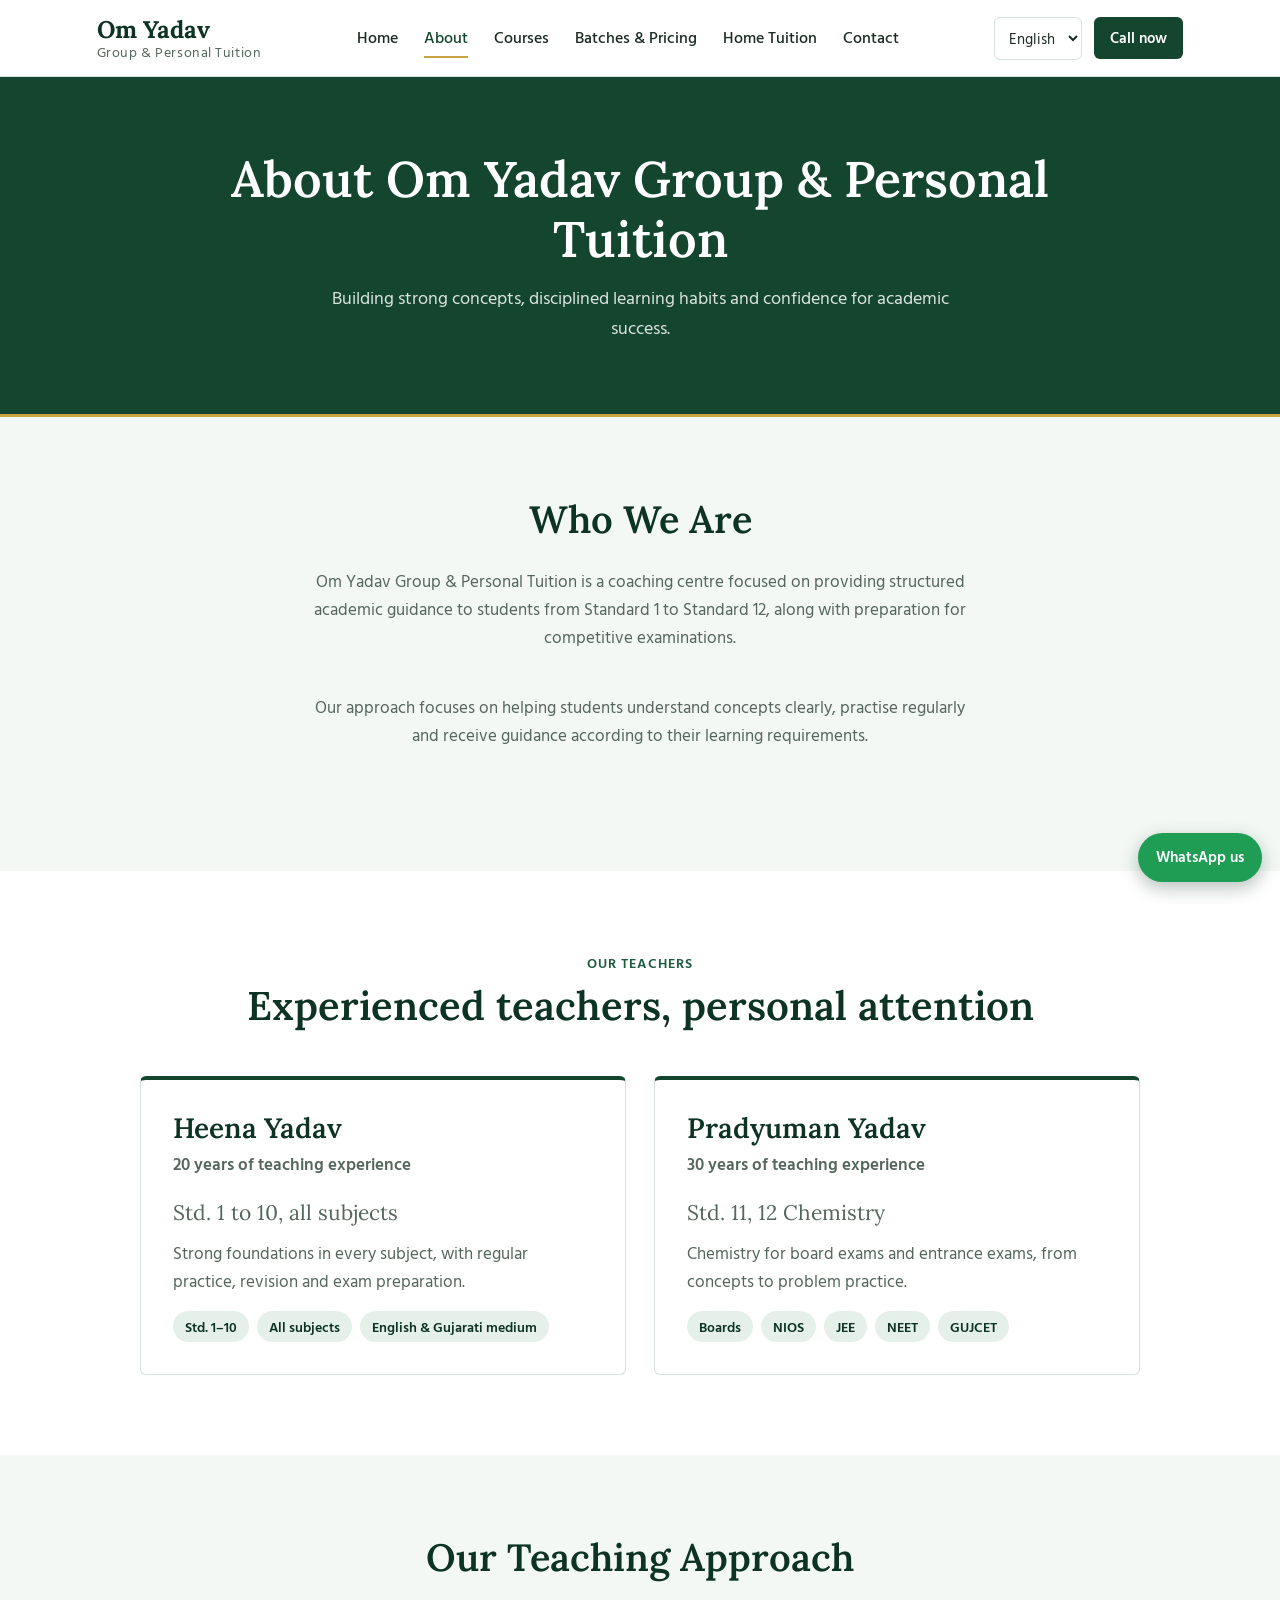
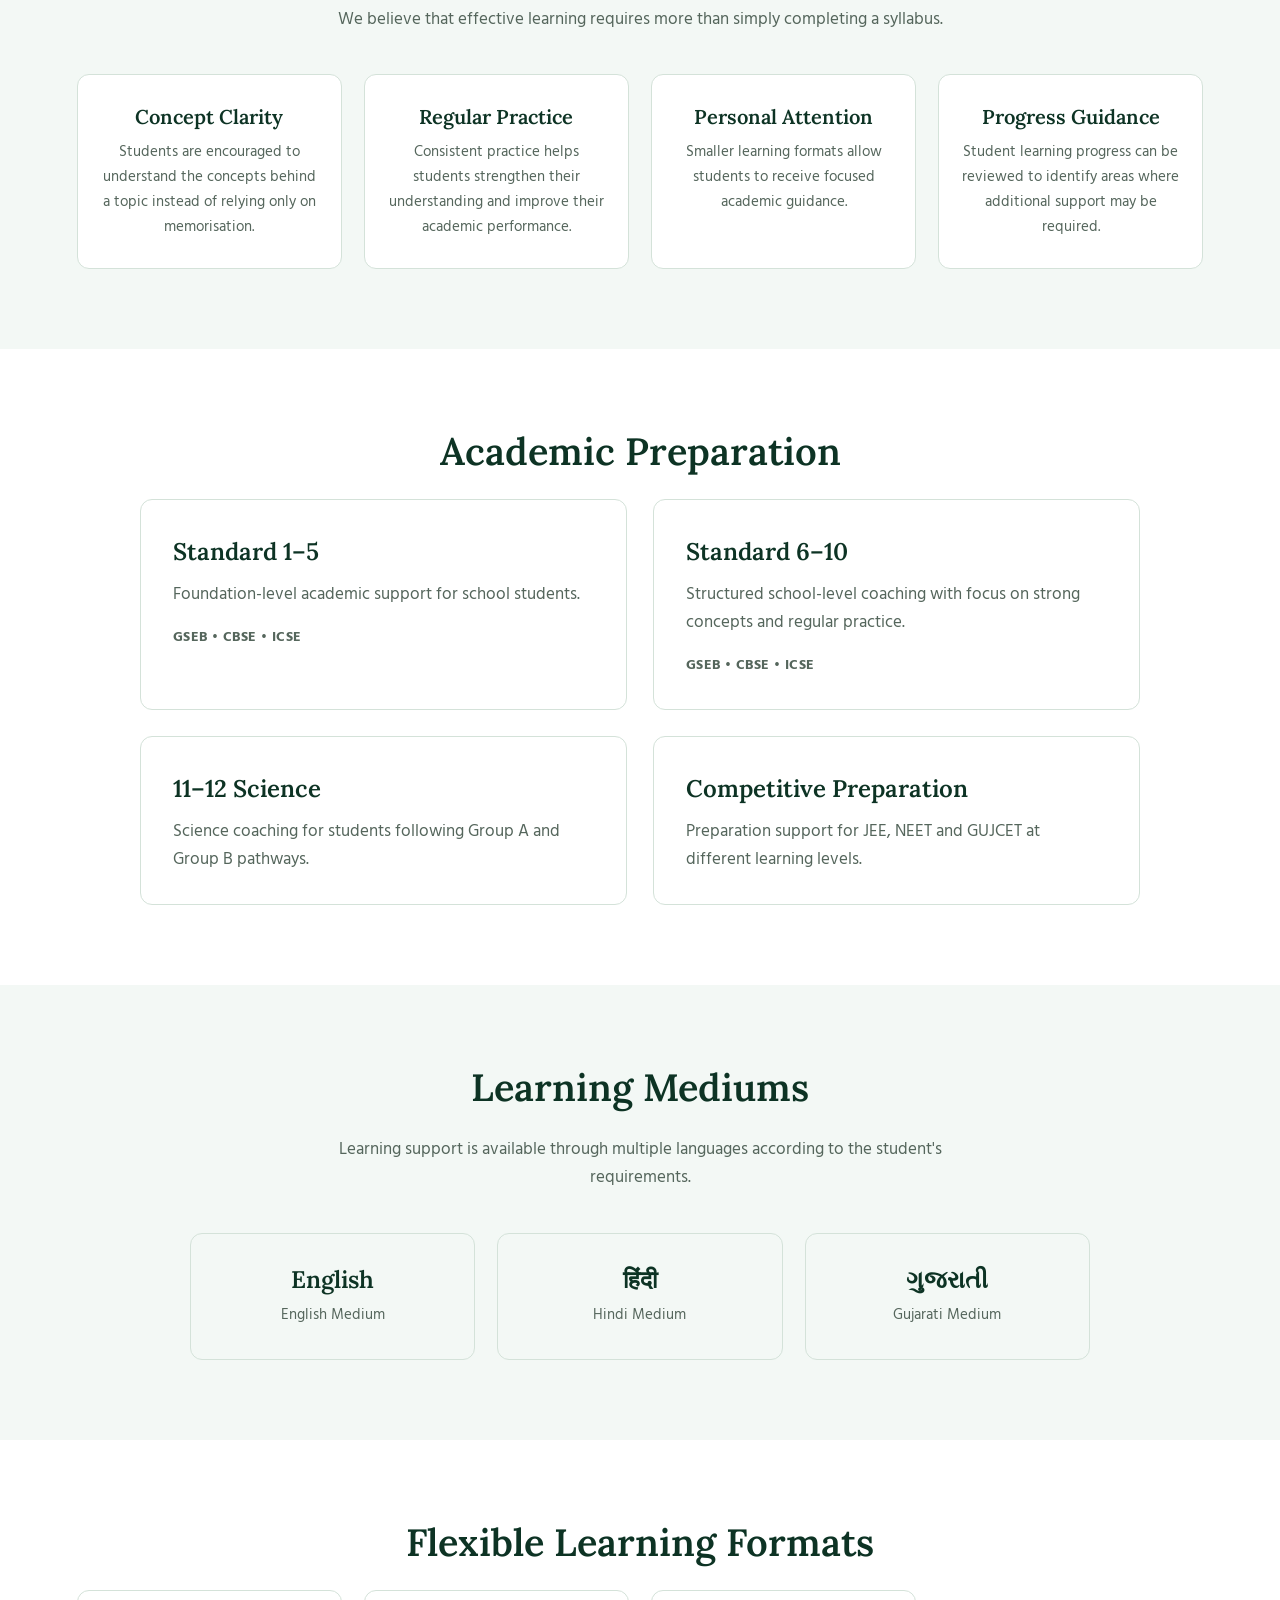
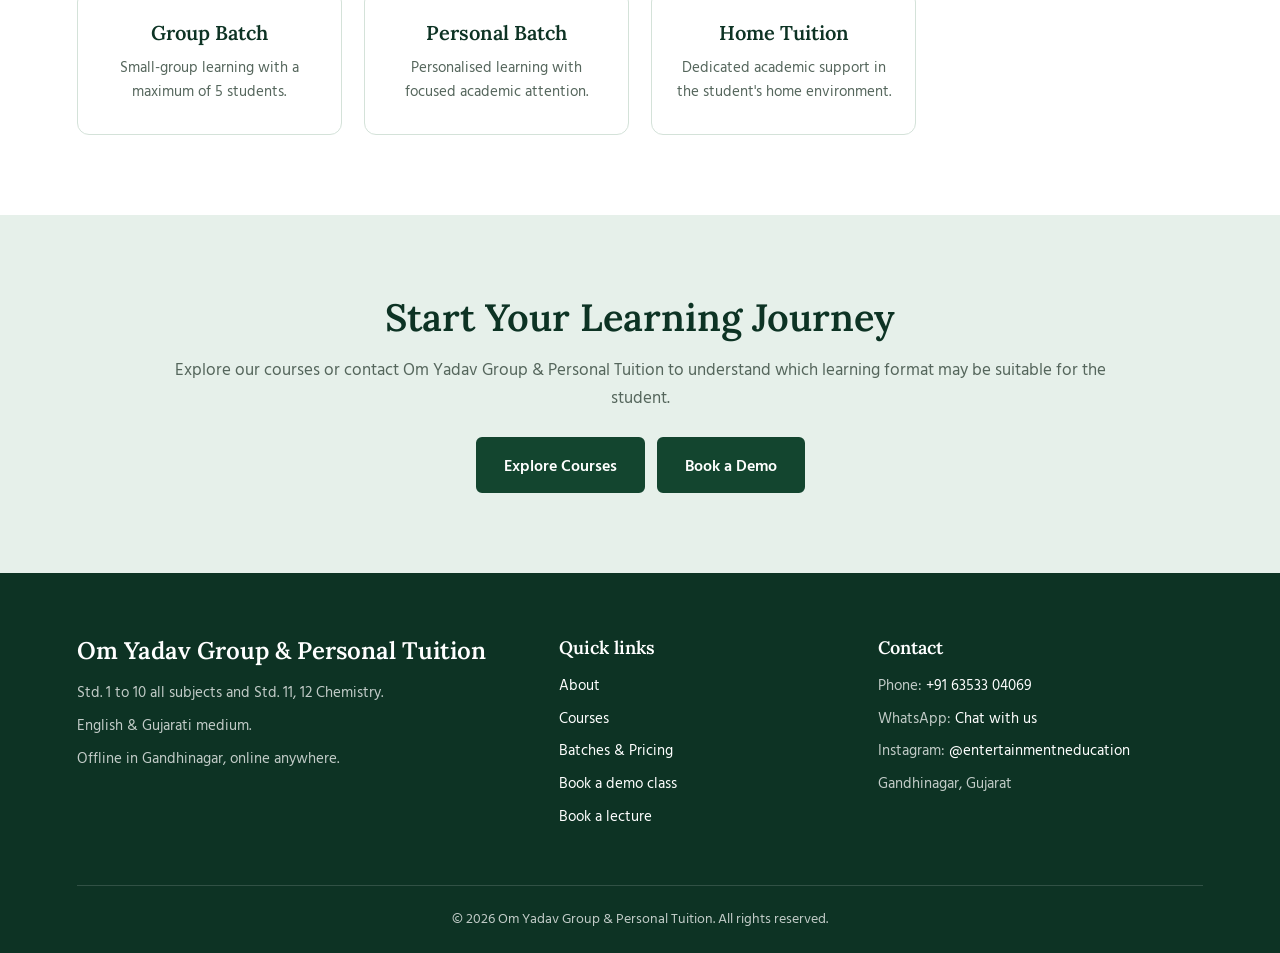
==== commit 7279d2aa: "Rename to Om Yadav Group & Personal Tuition, fix Pradyuman spelling" ====
--- a/about.html
+++ b/about.html
@@ -4,12 +4,12 @@
     <meta charset="UTF-8">
     <meta name="viewport" content="width=device-width, initial-scale=1.0">
 
-    <title>About Us | Om Yadav Personal Tuition</title>
+    <title>About Us | Om Yadav Group &amp; Personal Tuition</title>
 
     <link rel="preconnect" href="https://fonts.googleapis.com">
     <link rel="preconnect" href="https://fonts.gstatic.com" crossorigin>
     <link href="https://fonts.googleapis.com/css2?family=Hind+Vadodara:wght@400;500;600;700&family=Lora:ital,wght@0,500;0,600;0,700;1,500&display=swap" rel="stylesheet">
-    <meta name="description" content="Om Yadav Personal Tuition, Gandhinagar. Std. 1 to 10 all subjects by Heena Yadav and Std. 11, 12 Chemistry (Boards, NIOS, JEE, NEET, GUJCET) by Pradyumn Yadav. Offline in Gandhinagar, online anywhere. Call 63533 04069.">
+    <meta name="description" content="Om Yadav Group &amp; Personal Tuition, Gandhinagar. Std. 1 to 10 all subjects by Heena Yadav and Std. 11, 12 Chemistry (Boards, NIOS, JEE, NEET, GUJCET) by Pradyuman Yadav. Offline in Gandhinagar, online anywhere. Call 63533 04069.">
     <meta name="theme-color" content="#13452f">
     <link rel="stylesheet" href="style.css">
 </head>
@@ -20,9 +20,9 @@
     <header class="site-header">
         <div class="container nav-container">
 
-            <a href="index.html" class="logo" aria-label="Om Yadav Personal Tuition, home">
+            <a href="index.html" class="logo" aria-label="Om Yadav Group &amp; Personal Tuition, home">
                 <span class="logo-main">Om Yadav</span>
-                <span class="logo-sub">Personal Tuition</span>
+                <span class="logo-sub">Group &amp; Personal Tuition</span>
             </a>
 
             <nav class="navbar" id="site-nav">
@@ -55,7 +55,7 @@
 
         <div class="container">
 
-            <h1>About Om Yadav Personal Tuition</h1>
+            <h1>About Om Yadav Group &amp; Personal Tuition</h1>
 
             <p>
                 Building strong concepts, disciplined learning habits
@@ -76,7 +76,7 @@
 
             <p class="section-description">
 
-                Om Yadav Personal Tuition is a coaching centre focused on providing
+                Om Yadav Group &amp; Personal Tuition is a coaching centre focused on providing
                 structured academic guidance to students from Standard 1
                 to Standard 12, along with preparation for competitive
                 examinations.
@@ -123,7 +123,7 @@
                 </div>
 
                 <div class="teacher-card">
-                    <h3>Pradyumn Yadav</h3>
+                    <h3>Pradyuman Yadav</h3>
                     <p class="teacher-exp">30 years of teaching experience</p>
                     <p class="teacher-subject">Std. 11, 12 Chemistry</p>
                     <p>
@@ -377,7 +377,7 @@
             <h2>Start Your Learning Journey</h2>
 
             <p>
-                Explore our courses or contact Om Yadav Personal Tuition to understand
+                Explore our courses or contact Om Yadav Group &amp; Personal Tuition to understand
                 which learning format may be suitable for the student.
             </p>
 
@@ -404,7 +404,7 @@
         <div class="footer-content">
 
             <div>
-                <h2>Om Yadav Personal Tuition</h2>
+                <h2>Om Yadav Group &amp; Personal Tuition</h2>
                 <p>Std. 1 to 10 all subjects and Std. 11, 12 Chemistry.</p>
                 <p>English &amp; Gujarati medium.</p>
                 <p>Offline in Gandhinagar, online anywhere.</p>
@@ -430,7 +430,7 @@
         </div>
 
         <div class="footer-bottom">
-            <p>© 2026 Om Yadav Personal Tuition. All rights reserved.</p>
+            <p>© 2026 Om Yadav Group &amp; Personal Tuition. All rights reserved.</p>
         </div>
 
     </footer>
--- a/style.css
+++ b/style.css
@@ -1,5 +1,5 @@
 /* =========================================================
-   Om Yadav Personal Tuition
+   Om Yadav Group & Personal Tuition
    Theme: dark green + white, with a thin gold accent taken
    from the tuition banner.
    ========================================================= */
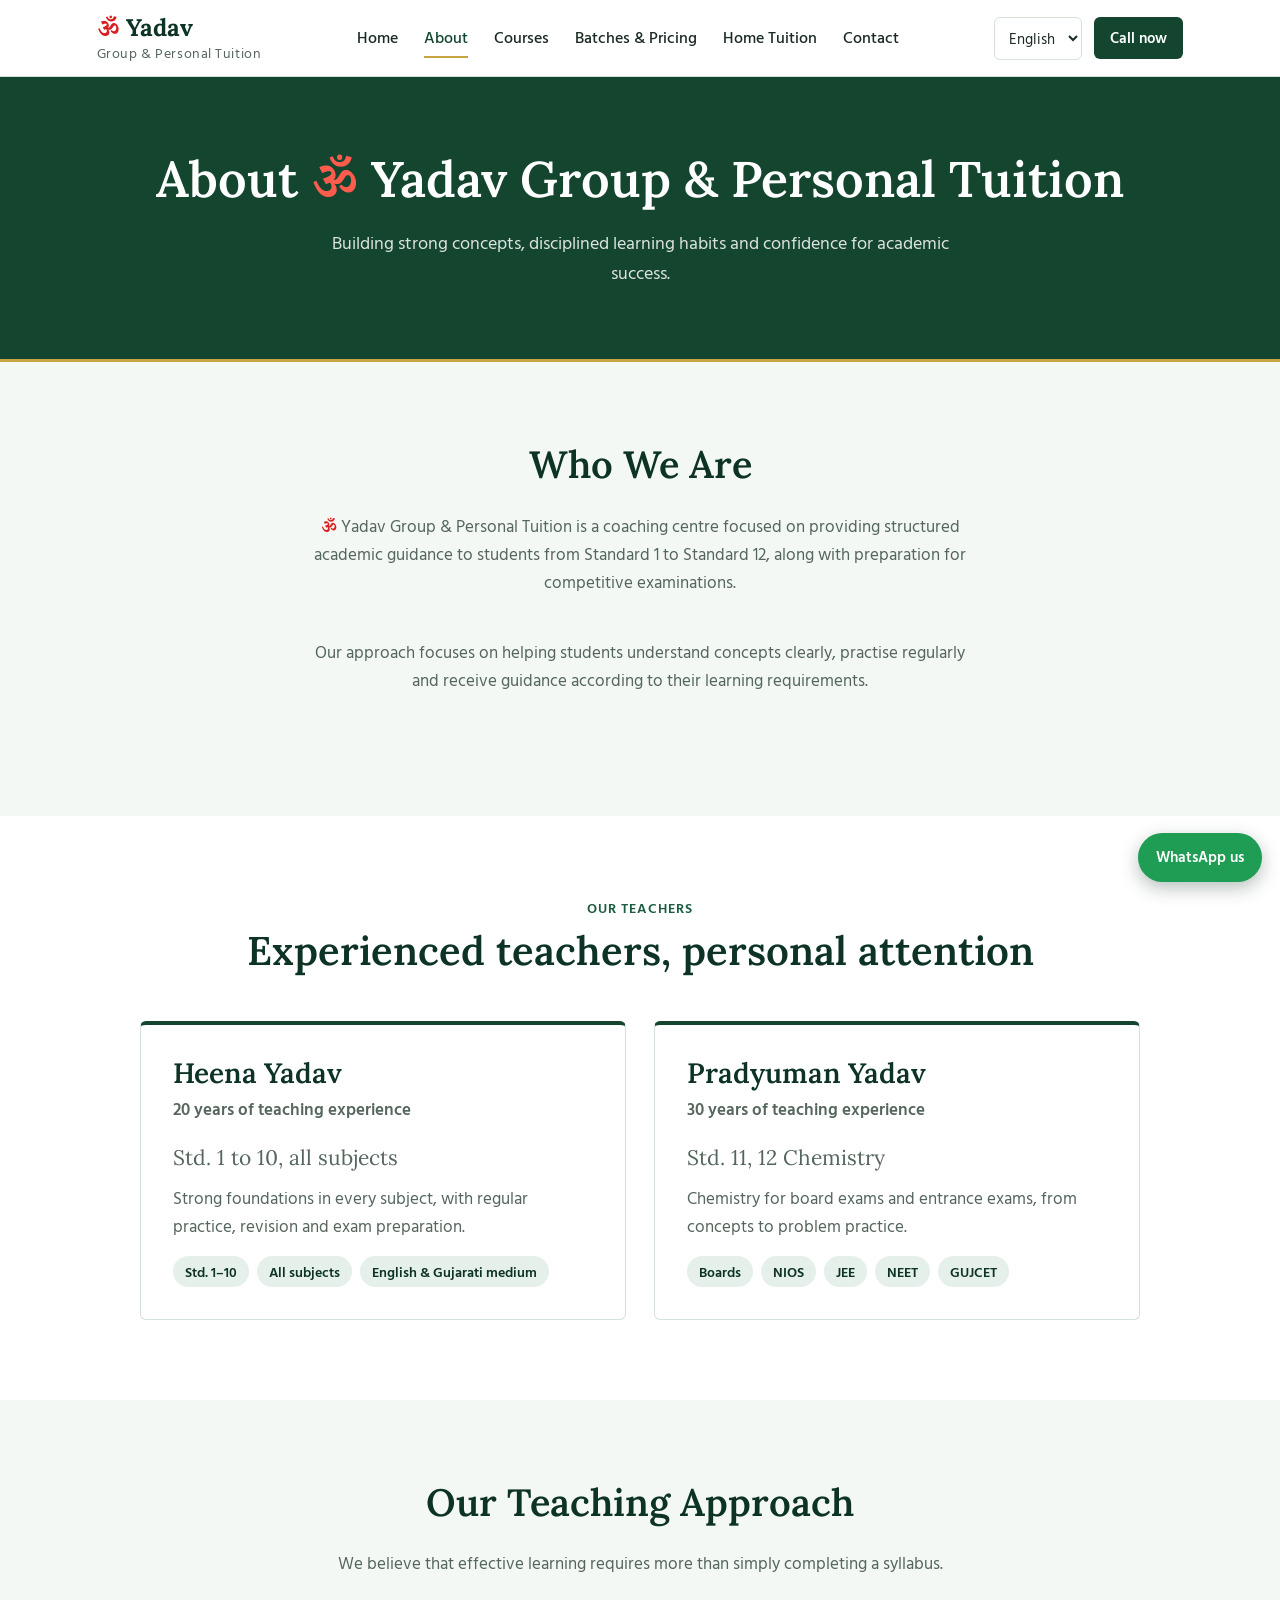
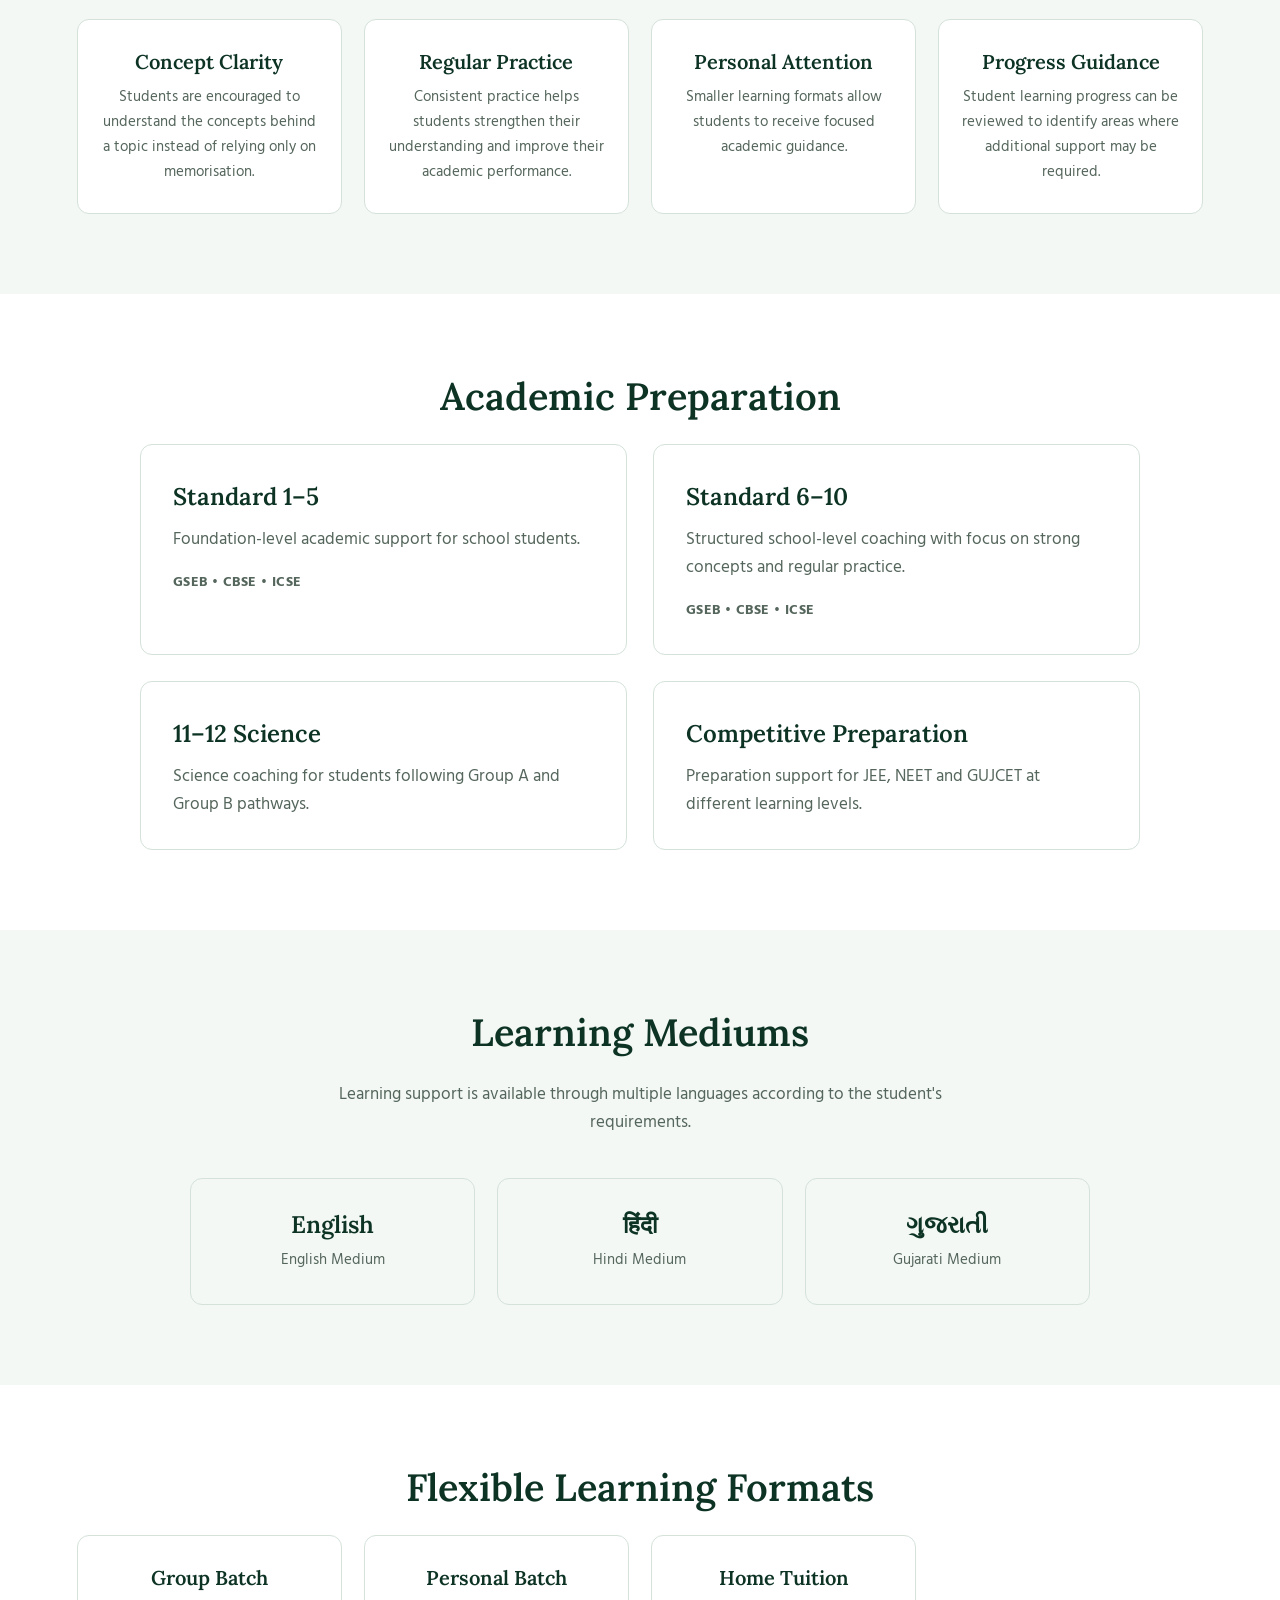
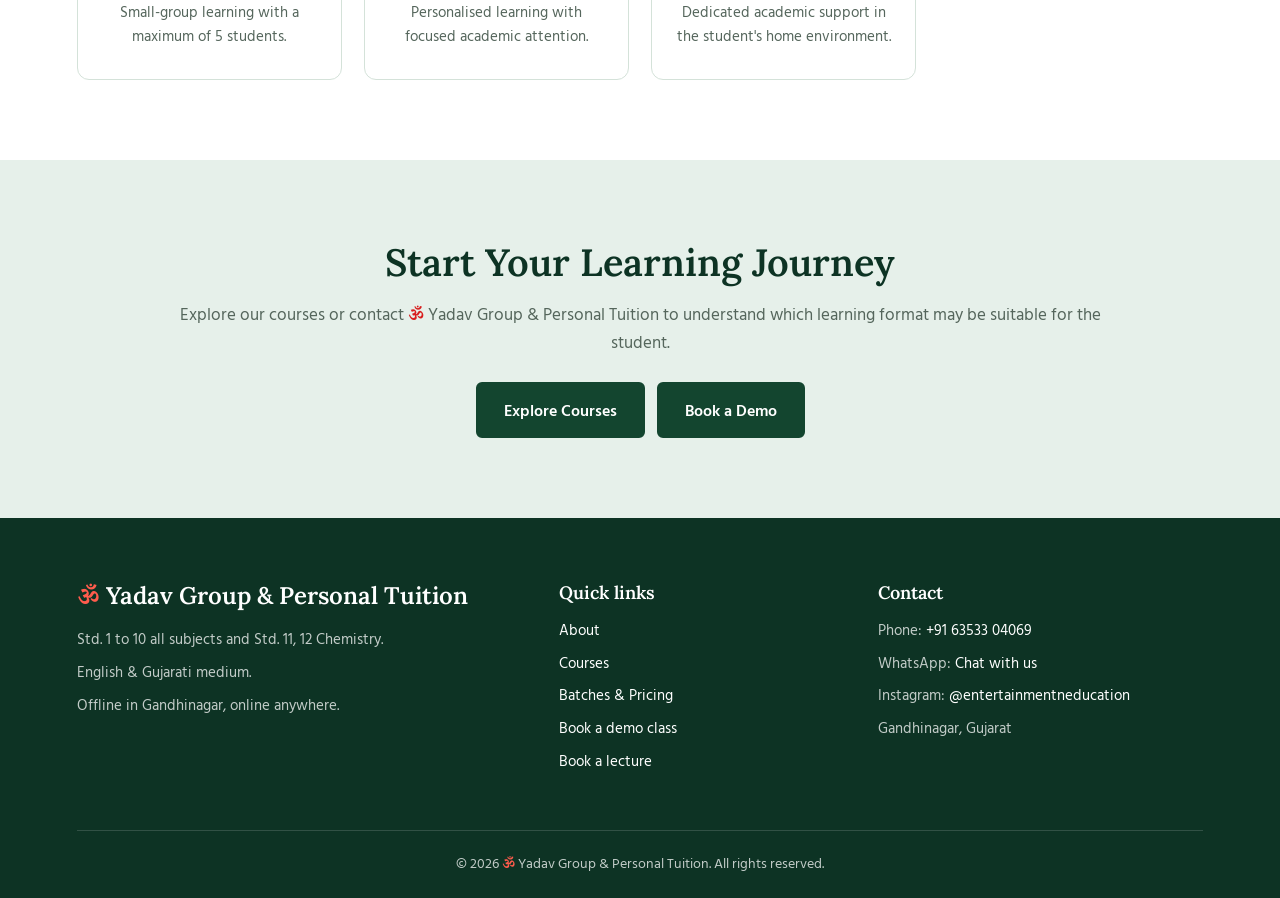
==== commit 020d57b8: "Use the Om symbol in the name" ====
--- a/about.html
+++ b/about.html
@@ -11,6 +11,7 @@
     <link href="https://fonts.googleapis.com/css2?family=Hind+Vadodara:wght@400;500;600;700&family=Lora:ital,wght@0,500;0,600;0,700;1,500&display=swap" rel="stylesheet">
     <meta name="description" content="Om Yadav Group &amp; Personal Tuition, Gandhinagar. Std. 1 to 10 all subjects by Heena Yadav and Std. 11, 12 Chemistry (Boards, NIOS, JEE, NEET, GUJCET) by Pradyuman Yadav. Offline in Gandhinagar, online anywhere. Call 63533 04069.">
     <meta name="theme-color" content="#13452f">
+    <link href="https://fonts.googleapis.com/css2?family=Noto+Serif+Devanagari:wght@700&text=%E0%A5%90&display=swap" rel="stylesheet">
     <link rel="stylesheet" href="style.css">
 </head>
 
@@ -21,7 +22,7 @@
         <div class="container nav-container">
 
             <a href="index.html" class="logo" aria-label="Om Yadav Group &amp; Personal Tuition, home">
-                <span class="logo-main">Om Yadav</span>
+                <span class="logo-main"><span class="om" role="img" aria-label="Om">ॐ</span> Yadav</span>
                 <span class="logo-sub">Group &amp; Personal Tuition</span>
             </a>
 
@@ -55,7 +56,7 @@
 
         <div class="container">
 
-            <h1>About Om Yadav Group &amp; Personal Tuition</h1>
+            <h1>About <span class="om" role="img" aria-label="Om">ॐ</span> Yadav Group &amp; Personal Tuition</h1>
 
             <p>
                 Building strong concepts, disciplined learning habits
@@ -76,7 +77,7 @@
 
             <p class="section-description">
 
-                Om Yadav Group &amp; Personal Tuition is a coaching centre focused on providing
+                <span class="om" role="img" aria-label="Om">ॐ</span> Yadav Group &amp; Personal Tuition is a coaching centre focused on providing
                 structured academic guidance to students from Standard 1
                 to Standard 12, along with preparation for competitive
                 examinations.
@@ -377,7 +378,7 @@
             <h2>Start Your Learning Journey</h2>
 
             <p>
-                Explore our courses or contact Om Yadav Group &amp; Personal Tuition to understand
+                Explore our courses or contact <span class="om" role="img" aria-label="Om">ॐ</span> Yadav Group &amp; Personal Tuition to understand
                 which learning format may be suitable for the student.
             </p>
 
@@ -404,7 +405,7 @@
         <div class="footer-content">
 
             <div>
-                <h2>Om Yadav Group &amp; Personal Tuition</h2>
+                <h2><span class="om" role="img" aria-label="Om">ॐ</span> Yadav Group &amp; Personal Tuition</h2>
                 <p>Std. 1 to 10 all subjects and Std. 11, 12 Chemistry.</p>
                 <p>English &amp; Gujarati medium.</p>
                 <p>Offline in Gandhinagar, online anywhere.</p>
@@ -430,7 +431,7 @@
         </div>
 
         <div class="footer-bottom">
-            <p>© 2026 Om Yadav Group &amp; Personal Tuition. All rights reserved.</p>
+            <p>© 2026 <span class="om" role="img" aria-label="Om">ॐ</span> Yadav Group &amp; Personal Tuition. All rights reserved.</p>
         </div>
 
     </footer>
--- a/style.css
+++ b/style.css
@@ -819,3 +819,33 @@
     html { scroll-behavior: auto; }
     * { transition: none !important; }
 }
+
+/* ================= OM SYMBOL ================= */
+
+:root {
+    --om-red: #d81e1e;        /* on white and light backgrounds */
+    --om-red-light: #ff5c4d;  /* on dark green backgrounds */
+}
+
+.om {
+    font-family: "Noto Serif Devanagari", "Nirmala UI", "Mangal", serif;
+    font-weight: 700;
+    font-style: normal;
+    color: var(--om-red);
+    line-height: 1;
+    letter-spacing: 0;
+}
+
+.hero .om,
+.page-header .om,
+.site-footer .om {
+    color: var(--om-red-light);
+}
+
+/* page headers style every span as a block; keep the symbol inline with the name */
+.page-header span.om {
+    display: inline;
+    font-size: inherit;
+    max-width: none;
+    margin: 0;
+}
